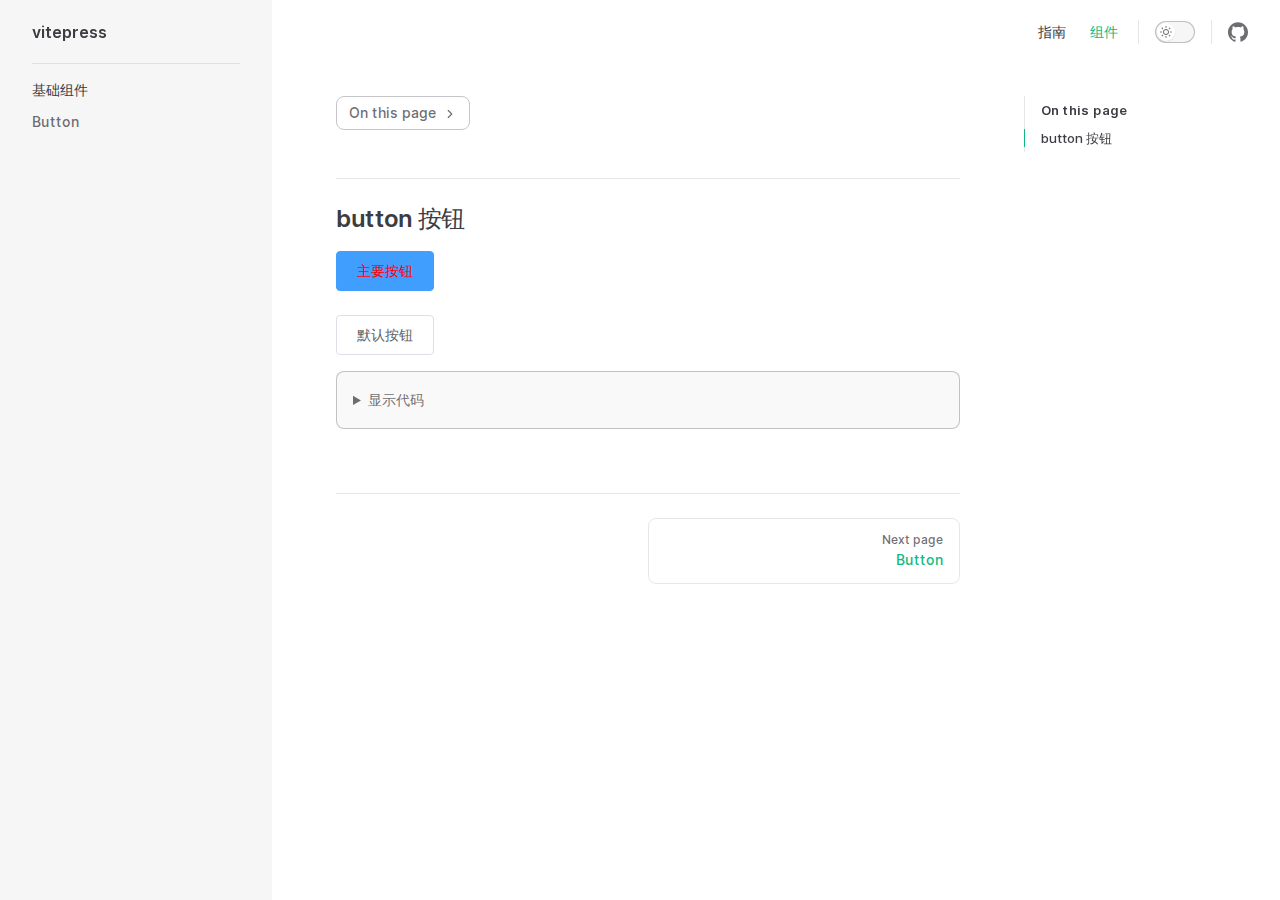
==== components/button/index.html @ 593ed526 "first commit" ====
<!DOCTYPE html>
<html lang="en-US" dir="ltr">
  <head>
    <meta charset="utf-8">
    <meta name="viewport" content="width=device-width,initial-scale=1">
    <title>VitePress | VitePress</title>
    <meta name="description" content="A VitePress site">
    <link rel="preload stylesheet" href="/assets/style.0db91c83.css" as="style">
    <script type="module" src="/assets/app.d8170388.js"></script>
    <link rel="preload" href="/assets/inter-roman-latin.2ed14f66.woff2" as="font" type="font/woff2" crossorigin="">
  <link rel="modulepreload" href="/assets/chunks/framework.3ec00e2b.js">
  <link rel="modulepreload" href="/assets/chunks/theme.56d67477.js">
  <link rel="modulepreload" href="/assets/components_button_index.md.575732df.lean.js">
  <script id="check-dark-light">(()=>{const e=localStorage.getItem("vitepress-theme-appearance")||"",a=window.matchMedia("(prefers-color-scheme: dark)").matches;(!e||e==="auto"?a:e==="dark")&&document.documentElement.classList.add("dark")})();</script>
  </head>
  <body>
    <div id="app"><div class="Layout" data-v-1e6bf26d><!--[--><!--]--><!--[--><span tabindex="-1" data-v-38b341a5></span><a href="#VPContent" class="VPSkipLink visually-hidden" data-v-38b341a5> Skip to content </a><!--]--><!----><header class="VPNav" data-v-1e6bf26d data-v-ae73334c><div class="VPNavBar has-sidebar" data-v-ae73334c data-v-9e645b9d><div class="container" data-v-9e645b9d><div class="title" data-v-9e645b9d><div class="VPNavBarTitle has-sidebar" data-v-9e645b9d data-v-da77b0cc><a class="title" href="/" data-v-da77b0cc><!--[--><!--]--><!----><!--[-->vitepress<!--]--><!--[--><!--]--></a></div></div><div class="content" data-v-9e645b9d><div class="curtain" data-v-9e645b9d></div><div class="content-body" data-v-9e645b9d><!--[--><!--]--><div class="VPNavBarSearch search" style="--vp-meta-key:&#39;Meta&#39;;" data-v-9e645b9d><!----></div><nav aria-labelledby="main-nav-aria-label" class="VPNavBarMenu menu" data-v-9e645b9d data-v-303420e3><span id="main-nav-aria-label" class="visually-hidden" data-v-303420e3>Main Navigation</span><!--[--><!--[--><a class="VPLink link VPNavBarMenuLink" href="/guild/installation.html" tabindex="0" data-v-303420e3 data-v-f3575ba5><!--[-->指南<!--]--></a><!--]--><!--[--><a class="VPLink link VPNavBarMenuLink active" href="/components/button/" tabindex="0" data-v-303420e3 data-v-f3575ba5><!--[-->组件<!--]--></a><!--]--><!--]--></nav><!----><div class="VPNavBarAppearance appearance" data-v-9e645b9d data-v-743cb8e9><button class="VPSwitch VPSwitchAppearance" type="button" role="switch" title="toggle dark mode" aria-checked="false" data-v-743cb8e9 data-v-7c6d67ab data-v-5b422b1e><span class="check" data-v-5b422b1e><span class="icon" data-v-5b422b1e><!--[--><svg xmlns="http://www.w3.org/2000/svg" aria-hidden="true" focusable="false" viewbox="0 0 24 24" class="sun" data-v-7c6d67ab><path d="M12,18c-3.3,0-6-2.7-6-6s2.7-6,6-6s6,2.7,6,6S15.3,18,12,18zM12,8c-2.2,0-4,1.8-4,4c0,2.2,1.8,4,4,4c2.2,0,4-1.8,4-4C16,9.8,14.2,8,12,8z"></path><path d="M12,4c-0.6,0-1-0.4-1-1V1c0-0.6,0.4-1,1-1s1,0.4,1,1v2C13,3.6,12.6,4,12,4z"></path><path d="M12,24c-0.6,0-1-0.4-1-1v-2c0-0.6,0.4-1,1-1s1,0.4,1,1v2C13,23.6,12.6,24,12,24z"></path><path d="M5.6,6.6c-0.3,0-0.5-0.1-0.7-0.3L3.5,4.9c-0.4-0.4-0.4-1,0-1.4s1-0.4,1.4,0l1.4,1.4c0.4,0.4,0.4,1,0,1.4C6.2,6.5,5.9,6.6,5.6,6.6z"></path><path d="M19.8,20.8c-0.3,0-0.5-0.1-0.7-0.3l-1.4-1.4c-0.4-0.4-0.4-1,0-1.4s1-0.4,1.4,0l1.4,1.4c0.4,0.4,0.4,1,0,1.4C20.3,20.7,20,20.8,19.8,20.8z"></path><path d="M3,13H1c-0.6,0-1-0.4-1-1s0.4-1,1-1h2c0.6,0,1,0.4,1,1S3.6,13,3,13z"></path><path d="M23,13h-2c-0.6,0-1-0.4-1-1s0.4-1,1-1h2c0.6,0,1,0.4,1,1S23.6,13,23,13z"></path><path d="M4.2,20.8c-0.3,0-0.5-0.1-0.7-0.3c-0.4-0.4-0.4-1,0-1.4l1.4-1.4c0.4-0.4,1-0.4,1.4,0s0.4,1,0,1.4l-1.4,1.4C4.7,20.7,4.5,20.8,4.2,20.8z"></path><path d="M18.4,6.6c-0.3,0-0.5-0.1-0.7-0.3c-0.4-0.4-0.4-1,0-1.4l1.4-1.4c0.4-0.4,1-0.4,1.4,0s0.4,1,0,1.4l-1.4,1.4C18.9,6.5,18.6,6.6,18.4,6.6z"></path></svg><svg xmlns="http://www.w3.org/2000/svg" aria-hidden="true" focusable="false" viewbox="0 0 24 24" class="moon" data-v-7c6d67ab><path d="M12.1,22c-0.3,0-0.6,0-0.9,0c-5.5-0.5-9.5-5.4-9-10.9c0.4-4.8,4.2-8.6,9-9c0.4,0,0.8,0.2,1,0.5c0.2,0.3,0.2,0.8-0.1,1.1c-2,2.7-1.4,6.4,1.3,8.4c2.1,1.6,5,1.6,7.1,0c0.3-0.2,0.7-0.3,1.1-0.1c0.3,0.2,0.5,0.6,0.5,1c-0.2,2.7-1.5,5.1-3.6,6.8C16.6,21.2,14.4,22,12.1,22zM9.3,4.4c-2.9,1-5,3.6-5.2,6.8c-0.4,4.4,2.8,8.3,7.2,8.7c2.1,0.2,4.2-0.4,5.8-1.8c1.1-0.9,1.9-2.1,2.4-3.4c-2.5,0.9-5.3,0.5-7.5-1.1C9.2,11.4,8.1,7.7,9.3,4.4z"></path></svg><!--]--></span></span></button></div><div class="VPSocialLinks VPNavBarSocialLinks social-links" data-v-9e645b9d data-v-ddefbe2a data-v-93d12c97><!--[--><a class="VPSocialLink" href="https://github.com/qddidi/easyest" aria-label="github" target="_blank" rel="noopener" data-v-93d12c97 data-v-6df1c435><svg role="img" viewBox="0 0 24 24" xmlns="http://www.w3.org/2000/svg"><title>GitHub</title><path d="M12 .297c-6.63 0-12 5.373-12 12 0 5.303 3.438 9.8 8.205 11.385.6.113.82-.258.82-.577 0-.285-.01-1.04-.015-2.04-3.338.724-4.042-1.61-4.042-1.61C4.422 18.07 3.633 17.7 3.633 17.7c-1.087-.744.084-.729.084-.729 1.205.084 1.838 1.236 1.838 1.236 1.07 1.835 2.809 1.305 3.495.998.108-.776.417-1.305.76-1.605-2.665-.3-5.466-1.332-5.466-5.93 0-1.31.465-2.38 1.235-3.22-.135-.303-.54-1.523.105-3.176 0 0 1.005-.322 3.3 1.23.96-.267 1.98-.399 3-.405 1.02.006 2.04.138 3 .405 2.28-1.552 3.285-1.23 3.285-1.23.645 1.653.24 2.873.12 3.176.765.84 1.23 1.91 1.23 3.22 0 4.61-2.805 5.625-5.475 5.92.42.36.81 1.096.81 2.22 0 1.606-.015 2.896-.015 3.286 0 .315.21.69.825.57C20.565 22.092 24 17.592 24 12.297c0-6.627-5.373-12-12-12"/></svg></a><!--]--></div><div class="VPFlyout VPNavBarExtra extra" data-v-9e645b9d data-v-5c5f045f data-v-e8a75904><button type="button" class="button" aria-haspopup="true" aria-expanded="false" aria-label="extra navigation" data-v-e8a75904><svg xmlns="http://www.w3.org/2000/svg" aria-hidden="true" focusable="false" viewbox="0 0 24 24" class="icon" data-v-e8a75904><circle cx="12" cy="12" r="2"></circle><circle cx="19" cy="12" r="2"></circle><circle cx="5" cy="12" r="2"></circle></svg></button><div class="menu" data-v-e8a75904><div class="VPMenu" data-v-e8a75904 data-v-69b8e207><!----><!--[--><!--[--><!----><div class="group" data-v-5c5f045f><div class="item appearance" data-v-5c5f045f><p class="label" data-v-5c5f045f>Appearance</p><div class="appearance-action" data-v-5c5f045f><button class="VPSwitch VPSwitchAppearance" type="button" role="switch" title="toggle dark mode" aria-checked="false" data-v-5c5f045f data-v-7c6d67ab data-v-5b422b1e><span class="check" data-v-5b422b1e><span class="icon" data-v-5b422b1e><!--[--><svg xmlns="http://www.w3.org/2000/svg" aria-hidden="true" focusable="false" viewbox="0 0 24 24" class="sun" data-v-7c6d67ab><path d="M12,18c-3.3,0-6-2.7-6-6s2.7-6,6-6s6,2.7,6,6S15.3,18,12,18zM12,8c-2.2,0-4,1.8-4,4c0,2.2,1.8,4,4,4c2.2,0,4-1.8,4-4C16,9.8,14.2,8,12,8z"></path><path d="M12,4c-0.6,0-1-0.4-1-1V1c0-0.6,0.4-1,1-1s1,0.4,1,1v2C13,3.6,12.6,4,12,4z"></path><path d="M12,24c-0.6,0-1-0.4-1-1v-2c0-0.6,0.4-1,1-1s1,0.4,1,1v2C13,23.6,12.6,24,12,24z"></path><path d="M5.6,6.6c-0.3,0-0.5-0.1-0.7-0.3L3.5,4.9c-0.4-0.4-0.4-1,0-1.4s1-0.4,1.4,0l1.4,1.4c0.4,0.4,0.4,1,0,1.4C6.2,6.5,5.9,6.6,5.6,6.6z"></path><path d="M19.8,20.8c-0.3,0-0.5-0.1-0.7-0.3l-1.4-1.4c-0.4-0.4-0.4-1,0-1.4s1-0.4,1.4,0l1.4,1.4c0.4,0.4,0.4,1,0,1.4C20.3,20.7,20,20.8,19.8,20.8z"></path><path d="M3,13H1c-0.6,0-1-0.4-1-1s0.4-1,1-1h2c0.6,0,1,0.4,1,1S3.6,13,3,13z"></path><path d="M23,13h-2c-0.6,0-1-0.4-1-1s0.4-1,1-1h2c0.6,0,1,0.4,1,1S23.6,13,23,13z"></path><path d="M4.2,20.8c-0.3,0-0.5-0.1-0.7-0.3c-0.4-0.4-0.4-1,0-1.4l1.4-1.4c0.4-0.4,1-0.4,1.4,0s0.4,1,0,1.4l-1.4,1.4C4.7,20.7,4.5,20.8,4.2,20.8z"></path><path d="M18.4,6.6c-0.3,0-0.5-0.1-0.7-0.3c-0.4-0.4-0.4-1,0-1.4l1.4-1.4c0.4-0.4,1-0.4,1.4,0s0.4,1,0,1.4l-1.4,1.4C18.9,6.5,18.6,6.6,18.4,6.6z"></path></svg><svg xmlns="http://www.w3.org/2000/svg" aria-hidden="true" focusable="false" viewbox="0 0 24 24" class="moon" data-v-7c6d67ab><path d="M12.1,22c-0.3,0-0.6,0-0.9,0c-5.5-0.5-9.5-5.4-9-10.9c0.4-4.8,4.2-8.6,9-9c0.4,0,0.8,0.2,1,0.5c0.2,0.3,0.2,0.8-0.1,1.1c-2,2.7-1.4,6.4,1.3,8.4c2.1,1.6,5,1.6,7.1,0c0.3-0.2,0.7-0.3,1.1-0.1c0.3,0.2,0.5,0.6,0.5,1c-0.2,2.7-1.5,5.1-3.6,6.8C16.6,21.2,14.4,22,12.1,22zM9.3,4.4c-2.9,1-5,3.6-5.2,6.8c-0.4,4.4,2.8,8.3,7.2,8.7c2.1,0.2,4.2-0.4,5.8-1.8c1.1-0.9,1.9-2.1,2.4-3.4c-2.5,0.9-5.3,0.5-7.5-1.1C9.2,11.4,8.1,7.7,9.3,4.4z"></path></svg><!--]--></span></span></button></div></div></div><div class="group" data-v-5c5f045f><div class="item social-links" data-v-5c5f045f><div class="VPSocialLinks social-links-list" data-v-5c5f045f data-v-93d12c97><!--[--><a class="VPSocialLink" href="https://github.com/qddidi/easyest" aria-label="github" target="_blank" rel="noopener" data-v-93d12c97 data-v-6df1c435><svg role="img" viewBox="0 0 24 24" xmlns="http://www.w3.org/2000/svg"><title>GitHub</title><path d="M12 .297c-6.63 0-12 5.373-12 12 0 5.303 3.438 9.8 8.205 11.385.6.113.82-.258.82-.577 0-.285-.01-1.04-.015-2.04-3.338.724-4.042-1.61-4.042-1.61C4.422 18.07 3.633 17.7 3.633 17.7c-1.087-.744.084-.729.084-.729 1.205.084 1.838 1.236 1.838 1.236 1.07 1.835 2.809 1.305 3.495.998.108-.776.417-1.305.76-1.605-2.665-.3-5.466-1.332-5.466-5.93 0-1.31.465-2.38 1.235-3.22-.135-.303-.54-1.523.105-3.176 0 0 1.005-.322 3.3 1.23.96-.267 1.98-.399 3-.405 1.02.006 2.04.138 3 .405 2.28-1.552 3.285-1.23 3.285-1.23.645 1.653.24 2.873.12 3.176.765.84 1.23 1.91 1.23 3.22 0 4.61-2.805 5.625-5.475 5.92.42.36.81 1.096.81 2.22 0 1.606-.015 2.896-.015 3.286 0 .315.21.69.825.57C20.565 22.092 24 17.592 24 12.297c0-6.627-5.373-12-12-12"/></svg></a><!--]--></div></div></div><!--]--><!--]--></div></div></div><!--[--><!--]--><button type="button" class="VPNavBarHamburger hamburger" aria-label="mobile navigation" aria-expanded="false" aria-controls="VPNavScreen" data-v-9e645b9d data-v-eebb7bb2><span class="container" data-v-eebb7bb2><span class="top" data-v-eebb7bb2></span><span class="middle" data-v-eebb7bb2></span><span class="bottom" data-v-eebb7bb2></span></span></button></div></div></div></div><!----></header><div class="VPLocalNav" data-v-1e6bf26d data-v-27246294><button class="menu" aria-expanded="false" aria-controls="VPSidebarNav" data-v-27246294><svg xmlns="http://www.w3.org/2000/svg" aria-hidden="true" focusable="false" viewbox="0 0 24 24" class="menu-icon" data-v-27246294><path d="M17,11H3c-0.6,0-1-0.4-1-1s0.4-1,1-1h14c0.6,0,1,0.4,1,1S17.6,11,17,11z"></path><path d="M21,7H3C2.4,7,2,6.6,2,6s0.4-1,1-1h18c0.6,0,1,0.4,1,1S21.6,7,21,7z"></path><path d="M21,15H3c-0.6,0-1-0.4-1-1s0.4-1,1-1h18c0.6,0,1,0.4,1,1S21.6,15,21,15z"></path><path d="M17,19H3c-0.6,0-1-0.4-1-1s0.4-1,1-1h14c0.6,0,1,0.4,1,1S17.6,19,17,19z"></path></svg><span class="menu-text" data-v-27246294>Menu</span></button><div class="VPLocalNavOutlineDropdown" style="--vp-vh:0px;" data-v-27246294 data-v-d812cfae><button data-v-d812cfae>Return to top</button><!----></div></div><aside class="VPSidebar" data-v-1e6bf26d data-v-898f6580><div class="curtain" data-v-898f6580></div><nav class="nav" id="VPSidebarNav" aria-labelledby="sidebar-aria-label" tabindex="-1" data-v-898f6580><span class="visually-hidden" id="sidebar-aria-label" data-v-898f6580> Sidebar Navigation </span><!--[--><!--]--><!--[--><div class="group" data-v-898f6580><section class="VPSidebarItem level-0" data-v-898f6580 data-v-da410cd2><div class="item" role="button" tabindex="0" data-v-da410cd2><div class="indicator" data-v-da410cd2></div><h2 class="text" data-v-da410cd2>基础组件</h2><!----></div><div class="items" data-v-da410cd2><!--[--><div class="VPSidebarItem level-1 is-link" data-v-da410cd2 data-v-da410cd2><div class="item" data-v-da410cd2><div class="indicator" data-v-da410cd2></div><a class="VPLink link link" href="/components/button.html" data-v-da410cd2><!--[--><p class="text" data-v-da410cd2>Button</p><!--]--></a><!----></div><!----></div><!--]--></div></section></div><!--]--><!--[--><!--]--></nav></aside><div class="VPContent has-sidebar" id="VPContent" data-v-1e6bf26d data-v-b0b9d9bc><div class="VPDoc has-sidebar has-aside" data-v-b0b9d9bc data-v-004f997a><!--[--><!--]--><div class="container" data-v-004f997a><div class="aside" data-v-004f997a><div class="aside-curtain" data-v-004f997a></div><div class="aside-container" data-v-004f997a><div class="aside-content" data-v-004f997a><div class="VPDocAside" data-v-004f997a data-v-bcae303e><!--[--><!--]--><!--[--><!--]--><div class="VPDocAsideOutline" data-v-bcae303e data-v-31fff4ac><div class="content" data-v-31fff4ac><div class="outline-marker" data-v-31fff4ac></div><div class="outline-title" data-v-31fff4ac>On this page</div><nav aria-labelledby="doc-outline-aria-label" data-v-31fff4ac><span class="visually-hidden" id="doc-outline-aria-label" data-v-31fff4ac> Table of Contents for current page </span><ul class="root" data-v-31fff4ac data-v-a61e6e62><!--[--><!--]--></ul></nav></div></div><!--[--><!--]--><div class="spacer" data-v-bcae303e></div><!--[--><!--]--><!----><!--[--><!--]--><!--[--><!--]--></div></div></div></div><div class="content" data-v-004f997a><div class="content-container" data-v-004f997a><!--[--><!--]--><!----><main class="main" data-v-004f997a><div style="position:relative;" class="vp-doc _components_button_index" data-v-004f997a><div><h2 id="button-按钮" tabindex="-1">button 按钮 <a class="header-anchor" href="#button-按钮" aria-label="Permalink to &quot;button 按钮&quot;">​</a></h2><button class="jan-button jan-button--primary"><!--[-->主要按钮<!--]--></button><br><br><button class="jan-button"><!--[-->默认按钮<!--]--></button><details class="details custom-block"><summary>显示代码</summary><div class="language-html"><button title="Copy Code" class="copy"></button><span class="lang">html</span><pre class="shiki material-theme-palenight"><code><span class="line"><span style="color:#89DDFF;">&lt;</span><span style="color:#F07178;">jan-button</span><span style="color:#89DDFF;">&gt;</span><span style="color:#A6ACCD;">默认按钮</span><span style="color:#89DDFF;">&lt;/</span><span style="color:#F07178;">jan-button</span><span style="color:#89DDFF;">&gt;</span></span>
<span class="line"></span>
<span class="line"><span style="color:#89DDFF;">&lt;</span><span style="color:#F07178;">jan-button</span><span style="color:#89DDFF;"> </span><span style="color:#C792EA;">type</span><span style="color:#89DDFF;">=</span><span style="color:#89DDFF;">&quot;</span><span style="color:#C3E88D;">primary</span><span style="color:#89DDFF;">&quot;</span><span style="color:#89DDFF;">&gt;</span><span style="color:#A6ACCD;">默认按钮</span><span style="color:#89DDFF;">&lt;/</span><span style="color:#F07178;">jan-button</span><span style="color:#89DDFF;">&gt;</span></span></code></pre></div></details></div></div></main><footer class="VPDocFooter" data-v-004f997a data-v-b1ff0359><!--[--><!--]--><!----><div class="prev-next" data-v-b1ff0359><div class="pager" data-v-b1ff0359><!----></div><div class="pager" data-v-b1ff0359><a class="pager-link next" href="/components/button.html" data-v-b1ff0359><span class="desc" data-v-b1ff0359>Next page</span><span class="title" data-v-b1ff0359>Button</span></a></div></div></footer><!--[--><!--]--></div></div></div><!--[--><!--]--></div></div><!----><!--[--><!--]--></div></div>
    <script>__VP_HASH_MAP__ = JSON.parse("{\"index.md\":\"ff7da983\",\"guild_installation.md\":\"3c6a5488\",\"components_button_index.md\":\"575732df\"}")
__VP_SITE_DATA__ = JSON.parse("{\"lang\":\"en-US\",\"dir\":\"ltr\",\"title\":\"VitePress\",\"description\":\"A VitePress site\",\"base\":\"/\",\"head\":[],\"appearance\":true,\"themeConfig\":{\"siteTitle\":\"vitepress\",\"nav\":[{\"text\":\"指南\",\"link\":\"/guild/installation\"},{\"text\":\"组件\",\"link\":\"/components/button/\"}],\"socialLinks\":[{\"icon\":\"github\",\"link\":\"https://github.com/qddidi/easyest\"}],\"sidebar\":{\"/guild/\":[{\"text\":\"基础\",\"items\":[{\"text\":\"安装\",\"link\":\"/guild/installation\"},{\"text\":\"快速开始\",\"link\":\"/guild/quickstart\"}]},{\"text\":\"进阶\",\"items\":[{\"text\":\"xx\",\"link\":\"/xx\"}]}],\"/components/\":[{\"text\":\"基础组件\",\"items\":[{\"text\":\"Button\",\"link\":\"/components/button\"}]}]}},\"locales\":{},\"scrollOffset\":90,\"cleanUrls\":false}")</script>
    
  </body>
</html>
---- assets/style.0db91c83.css ----
@font-face{font-family:Inter var;font-weight:100 900;font-display:swap;font-style:normal;font-named-instance:"Regular";src:url(/assets/inter-roman-cyrillic.5f2c6c8c.woff2) format("woff2");unicode-range:U+0301,U+0400-045F,U+0490-0491,U+04B0-04B1,U+2116}@font-face{font-family:Inter var;font-weight:100 900;font-display:swap;font-style:normal;font-named-instance:"Regular";src:url(/assets/inter-roman-cyrillic-ext.e75737ce.woff2) format("woff2");unicode-range:U+0460-052F,U+1C80-1C88,U+20B4,U+2DE0-2DFF,U+A640-A69F,U+FE2E-FE2F}@font-face{font-family:Inter var;font-weight:100 900;font-display:swap;font-style:normal;font-named-instance:"Regular";src:url(/assets/inter-roman-greek.d5a6d92a.woff2) format("woff2");unicode-range:U+0370-03FF}@font-face{font-family:Inter var;font-weight:100 900;font-display:swap;font-style:normal;font-named-instance:"Regular";src:url(/assets/inter-roman-greek-ext.ab0619bc.woff2) format("woff2");unicode-range:U+1F00-1FFF}@font-face{font-family:Inter var;font-weight:100 900;font-display:swap;font-style:normal;font-named-instance:"Regular";src:url(/assets/inter-roman-latin.2ed14f66.woff2) format("woff2");unicode-range:U+0000-00FF,U+0131,U+0152-0153,U+02BB-02BC,U+02C6,U+02DA,U+02DC,U+2000-206F,U+2074,U+20AC,U+2122,U+2191,U+2193,U+2212,U+2215,U+FEFF,U+FFFD}@font-face{font-family:Inter var;font-weight:100 900;font-display:swap;font-style:normal;font-named-instance:"Regular";src:url(/assets/inter-roman-latin-ext.0030eebd.woff2) format("woff2");unicode-range:U+0100-024F,U+0259,U+1E00-1EFF,U+2020,U+20A0-20AB,U+20AD-20CF,U+2113,U+2C60-2C7F,U+A720-A7FF}@font-face{font-family:Inter var;font-weight:100 900;font-display:swap;font-style:normal;font-named-instance:"Regular";src:url(/assets/inter-roman-vietnamese.14ce25a6.woff2) format("woff2");unicode-range:U+0102-0103,U+0110-0111,U+0128-0129,U+0168-0169,U+01A0-01A1,U+01AF-01B0,U+1EA0-1EF9,U+20AB}@font-face{font-family:Inter var;font-weight:100 900;font-display:swap;font-style:italic;font-named-instance:"Italic";src:url(/assets/inter-italic-cyrillic.ea42a392.woff2) format("woff2");unicode-range:U+0301,U+0400-045F,U+0490-0491,U+04B0-04B1,U+2116}@font-face{font-family:Inter var;font-weight:100 900;font-display:swap;font-style:italic;font-named-instance:"Italic";src:url(/assets/inter-italic-cyrillic-ext.33bd5a8e.woff2) format("woff2");unicode-range:U+0460-052F,U+1C80-1C88,U+20B4,U+2DE0-2DFF,U+A640-A69F,U+FE2E-FE2F}@font-face{font-family:Inter var;font-weight:100 900;font-display:swap;font-style:italic;font-named-instance:"Italic";src:url(/assets/inter-italic-greek.8f4463c4.woff2) format("woff2");unicode-range:U+0370-03FF}@font-face{font-family:Inter var;font-weight:100 900;font-display:swap;font-style:italic;font-named-instance:"Italic";src:url(/assets/inter-italic-greek-ext.4fbe9427.woff2) format("woff2");unicode-range:U+1F00-1FFF}@font-face{font-family:Inter var;font-weight:100 900;font-display:swap;font-style:italic;font-named-instance:"Italic";src:url(/assets/inter-italic-latin.bd3b6f56.woff2) format("woff2");unicode-range:U+0000-00FF,U+0131,U+0152-0153,U+02BB-02BC,U+02C6,U+02DA,U+02DC,U+2000-206F,U+2074,U+20AC,U+2122,U+2191,U+2193,U+2212,U+2215,U+FEFF,U+FFFD}@font-face{font-family:Inter var;font-weight:100 900;font-display:swap;font-style:italic;font-named-instance:"Italic";src:url(/assets/inter-italic-latin-ext.bd8920cc.woff2) format("woff2");unicode-range:U+0100-024F,U+0259,U+1E00-1EFF,U+2020,U+20A0-20AB,U+20AD-20CF,U+2113,U+2C60-2C7F,U+A720-A7FF}@font-face{font-family:Inter var;font-weight:100 900;font-display:swap;font-style:italic;font-named-instance:"Italic";src:url(/assets/inter-italic-vietnamese.6ce511fb.woff2) format("woff2");unicode-range:U+0102-0103,U+0110-0111,U+0128-0129,U+0168-0169,U+01A0-01A1,U+01AF-01B0,U+1EA0-1EF9,U+20AB}@font-face{font-family:Chinese Quotes;src:local("PingFang SC Regular"),local("PingFang SC"),local("SimHei"),local("Source Han Sans SC");unicode-range:U+2018,U+2019,U+201C,U+201D}:root{--vp-c-white: #ffffff;--vp-c-black: #000000;--vp-c-gray: #8e8e93;--vp-c-text-light-1: rgba(60, 60, 67);--vp-c-text-light-2: rgba(60, 60, 67, .75);--vp-c-text-light-3: rgba(60, 60, 67, .33);--vp-c-text-dark-1: rgba(255, 255, 245, .86);--vp-c-text-dark-2: rgba(235, 235, 245, .6);--vp-c-text-dark-3: rgba(235, 235, 245, .38);--vp-c-green: #10b981;--vp-c-green-light: #34d399;--vp-c-green-lighter: #6ee7b7;--vp-c-green-dark: #059669;--vp-c-green-darker: #047857;--vp-c-green-dimm-1: rgba(16, 185, 129, .05);--vp-c-green-dimm-2: rgba(16, 185, 129, .2);--vp-c-green-dimm-3: rgba(16, 185, 129, .5);--vp-c-yellow: #d97706;--vp-c-yellow-light: #f59e0b;--vp-c-yellow-lighter: #fbbf24;--vp-c-yellow-dark: #b45309;--vp-c-yellow-darker: #92400e;--vp-c-yellow-dimm-1: rgba(234, 179, 8, .05);--vp-c-yellow-dimm-2: rgba(234, 179, 8, .2);--vp-c-yellow-dimm-3: rgba(234, 179, 8, .5);--vp-c-red: #f43f5e;--vp-c-red-light: #fb7185;--vp-c-red-lighter: #fda4af;--vp-c-red-dark: #e11d48;--vp-c-red-darker: #be123c;--vp-c-red-dimm-1: rgba(244, 63, 94, .05);--vp-c-red-dimm-2: rgba(244, 63, 94, .2);--vp-c-red-dimm-3: rgba(244, 63, 94, .5);--vp-c-sponsor: #db2777}:root{--vp-c-bg: #ffffff;--vp-c-bg-elv: #ffffff;--vp-c-bg-elv-up: #ffffff;--vp-c-bg-elv-down: #f6f6f7;--vp-c-bg-elv-mute: #f6f6f7;--vp-c-bg-soft: #f6f6f7;--vp-c-bg-soft-up: #f9f9fa;--vp-c-bg-soft-down: #e3e3e5;--vp-c-bg-soft-mute: #e3e3e5;--vp-c-bg-alt: #f6f6f7;--vp-c-border: rgba(60, 60, 67, .29);--vp-c-divider: rgba(60, 60, 67, .12);--vp-c-gutter: rgba(60, 60, 67, .12);--vp-c-neutral: var(--vp-c-black);--vp-c-neutral-inverse: var(--vp-c-white);--vp-c-text-1: var(--vp-c-text-light-1);--vp-c-text-2: var(--vp-c-text-light-2);--vp-c-text-3: var(--vp-c-text-light-3);--vp-c-text-inverse-1: var(--vp-c-text-dark-1);--vp-c-text-inverse-2: var(--vp-c-text-dark-2);--vp-c-text-inverse-3: var(--vp-c-text-dark-3);--vp-c-text-code: #476582;--vp-c-brand: var(--vp-c-green);--vp-c-brand-light: var(--vp-c-green-light);--vp-c-brand-lighter: var(--vp-c-green-lighter);--vp-c-brand-dark: var(--vp-c-green-dark);--vp-c-brand-darker: var(--vp-c-green-darker);--vp-c-mute: #f6f6f7;--vp-c-mute-light: #f9f9fc;--vp-c-mute-lighter: #ffffff;--vp-c-mute-dark: #e3e3e5;--vp-c-mute-darker: #d7d7d9}.dark{--vp-c-bg: #1e1e20;--vp-c-bg-elv: #252529;--vp-c-bg-elv-up: #313136;--vp-c-bg-elv-down: #1e1e20;--vp-c-bg-elv-mute: #313136;--vp-c-bg-soft: #252529;--vp-c-bg-soft-up: #313136;--vp-c-bg-soft-down: #1e1e20;--vp-c-bg-soft-mute: #313136;--vp-c-bg-alt: #161618;--vp-c-border: rgba(82, 82, 89, .68);--vp-c-divider: rgba(82, 82, 89, .32);--vp-c-gutter: #000000;--vp-c-neutral: var(--vp-c-white);--vp-c-neutral-inverse: var(--vp-c-black);--vp-c-text-1: var(--vp-c-text-dark-1);--vp-c-text-2: var(--vp-c-text-dark-2);--vp-c-text-3: var(--vp-c-text-dark-3);--vp-c-text-inverse-1: var(--vp-c-text-light-1);--vp-c-text-inverse-2: var(--vp-c-text-light-2);--vp-c-text-inverse-3: var(--vp-c-text-light-3);--vp-c-text-code: #c9def1;--vp-c-mute: #313136;--vp-c-mute-light: #3a3a3c;--vp-c-mute-lighter: #505053;--vp-c-mute-dark: #2c2c30;--vp-c-mute-darker: #252529}:root{--vp-font-family-base: "Chinese Quotes", "Inter var", "Inter", ui-sans-serif, system-ui, -apple-system, BlinkMacSystemFont, "Segoe UI", Roboto, "Helvetica Neue", Helvetica, Arial, "Noto Sans", sans-serif, "Apple Color Emoji", "Segoe UI Emoji", "Segoe UI Symbol", "Noto Color Emoji";--vp-font-family-mono: ui-monospace, SFMono-Regular, "SF Mono", Menlo, Monaco, Consolas, "Liberation Mono", "Courier New", monospace}:root{--vp-shadow-1: 0 1px 2px rgba(0, 0, 0, .04), 0 1px 2px rgba(0, 0, 0, .06);--vp-shadow-2: 0 3px 12px rgba(0, 0, 0, .07), 0 1px 4px rgba(0, 0, 0, .07);--vp-shadow-3: 0 12px 32px rgba(0, 0, 0, .1), 0 2px 6px rgba(0, 0, 0, .08);--vp-shadow-4: 0 14px 44px rgba(0, 0, 0, .12), 0 3px 9px rgba(0, 0, 0, .12);--vp-shadow-5: 0 18px 56px rgba(0, 0, 0, .16), 0 4px 12px rgba(0, 0, 0, .16)}:root{--vp-z-index-local-nav: 10;--vp-z-index-nav: 20;--vp-z-index-layout-top: 30;--vp-z-index-backdrop: 40;--vp-z-index-sidebar: 50;--vp-z-index-footer: 60}:root{--vp-icon-copy: url("data:image/svg+xml,%3Csvg xmlns='http://www.w3.org/2000/svg' fill='none' height='20' width='20' stroke='rgba(128,128,128,1)' stroke-width='2' viewBox='0 0 24 24'%3E%3Cpath stroke-linecap='round' stroke-linejoin='round' d='M9 5H7a2 2 0 0 0-2 2v12a2 2 0 0 0 2 2h10a2 2 0 0 0 2-2V7a2 2 0 0 0-2-2h-2M9 5a2 2 0 0 0 2 2h2a2 2 0 0 0 2-2M9 5a2 2 0 0 1 2-2h2a2 2 0 0 1 2 2'/%3E%3C/svg%3E");--vp-icon-copied: url("data:image/svg+xml,%3Csvg xmlns='http://www.w3.org/2000/svg' fill='none' height='20' width='20' stroke='rgba(128,128,128,1)' stroke-width='2' viewBox='0 0 24 24'%3E%3Cpath stroke-linecap='round' stroke-linejoin='round' d='M9 5H7a2 2 0 0 0-2 2v12a2 2 0 0 0 2 2h10a2 2 0 0 0 2-2V7a2 2 0 0 0-2-2h-2M9 5a2 2 0 0 0 2 2h2a2 2 0 0 0 2-2M9 5a2 2 0 0 1 2-2h2a2 2 0 0 1 2 2m-6 9 2 2 4-4'/%3E%3C/svg%3E")}:root{--vp-layout-max-width: 1440px}:root{--vp-header-anchor-symbol: "#"}:root{--vp-code-line-height: 1.7;--vp-code-font-size: .875em;--vp-c-code-dimm: var(--vp-c-text-dark-3);--vp-code-block-color: var(--vp-c-text-dark-1);--vp-code-block-bg: #292b30;--vp-code-block-bg-light: #1e1e20;--vp-code-block-divider-color: #000000;--vp-code-line-highlight-color: rgba(0, 0, 0, .5);--vp-code-line-number-color: var(--vp-c-code-dimm);--vp-code-line-diff-add-color: var(--vp-c-green-dimm-2);--vp-code-line-diff-add-symbol-color: var(--vp-c-green);--vp-code-line-diff-remove-color: var(--vp-c-red-dimm-2);--vp-code-line-diff-remove-symbol-color: var(--vp-c-red);--vp-code-line-warning-color: var(--vp-c-yellow-dimm-2);--vp-code-line-error-color: var(--vp-c-red-dimm-2);--vp-code-copy-code-border-color: transparent;--vp-code-copy-code-bg: var(--vp-code-block-bg-light);--vp-code-copy-code-hover-border-color: var(--vp-c-divider);--vp-code-copy-code-hover-bg: var(--vp-code-block-bg-light);--vp-code-copy-code-active-text: var(--vp-c-text-dark-2);--vp-code-tab-divider: var(--vp-code-block-divider-color);--vp-code-tab-text-color: var(--vp-c-text-dark-2);--vp-code-tab-bg: var(--vp-code-block-bg);--vp-code-tab-hover-text-color: var(--vp-c-text-dark-1);--vp-code-tab-active-text-color: var(--vp-c-text-dark-1);--vp-code-tab-active-bar-color: var(--vp-c-brand)}.dark{--vp-code-block-bg: #161618}:root:not(.dark) .vp-adaptive-theme{--vp-c-code-dimm: var(--vp-c-text-2);--vp-code-block-color: var(--vp-c-text-1);--vp-code-block-bg: #f8f8f8;--vp-code-block-divider-color: var(--vp-c-divider);--vp-code-line-highlight-color: #ececec;--vp-code-line-number-color: var(--vp-c-code-dimm);--vp-code-copy-code-bg: #e2e2e2;--vp-code-copy-code-hover-bg: #dcdcdc;--vp-code-copy-code-active-text: var(--vp-c-text-2);--vp-code-tab-divider: var(--vp-c-divider);--vp-code-tab-text-color: var(--vp-c-text-2);--vp-code-tab-bg: var(--vp-code-block-bg);--vp-code-tab-hover-text-color: var(--vp-c-text-1);--vp-code-tab-active-text-color: var(--vp-c-text-1)}:root{--vp-button-brand-border: var(--vp-c-brand-lighter);--vp-button-brand-text: var(--vp-c-white);--vp-button-brand-bg: var(--vp-c-brand);--vp-button-brand-hover-border: var(--vp-c-brand-lighter);--vp-button-brand-hover-text: var(--vp-c-white);--vp-button-brand-hover-bg: var(--vp-c-brand-dark);--vp-button-brand-active-border: var(--vp-c-brand-lighter);--vp-button-brand-active-text: var(--vp-c-white);--vp-button-brand-active-bg: var(--vp-c-brand-darker);--vp-button-alt-border: var(--vp-c-border);--vp-button-alt-text: var(--vp-c-neutral);--vp-button-alt-bg: var(--vp-c-mute);--vp-button-alt-hover-border: var(--vp-c-border);--vp-button-alt-hover-text: var(--vp-c-neutral);--vp-button-alt-hover-bg: var(--vp-c-mute-dark);--vp-button-alt-active-border: var(--vp-c-border);--vp-button-alt-active-text: var(--vp-c-neutral);--vp-button-alt-active-bg: var(--vp-c-mute-darker);--vp-button-sponsor-border: var(--vp-c-gray-light-3);--vp-button-sponsor-text: var(--vp-c-text-light-2);--vp-button-sponsor-bg: transparent;--vp-button-sponsor-hover-border: var(--vp-c-sponsor);--vp-button-sponsor-hover-text: var(--vp-c-sponsor);--vp-button-sponsor-hover-bg: transparent;--vp-button-sponsor-active-border: var(--vp-c-sponsor);--vp-button-sponsor-active-text: var(--vp-c-sponsor);--vp-button-sponsor-active-bg: transparent}.dark{--vp-button-sponsor-border: var(--vp-c-gray-dark-1);--vp-button-sponsor-text: var(--vp-c-text-dark-2)}:root{--vp-custom-block-font-size: 14px;--vp-custom-block-code-font-size: 13px;--vp-custom-block-info-border: var(--vp-c-border);--vp-custom-block-info-text: var(--vp-c-text-2);--vp-custom-block-info-bg: var(--vp-c-bg-soft-up);--vp-custom-block-info-code-bg: var(--vp-c-bg-soft);--vp-custom-block-tip-border: var(--vp-c-green);--vp-custom-block-tip-text: var(--vp-c-green-dark);--vp-custom-block-tip-bg: var(--vp-c-bg-soft-up);--vp-custom-block-tip-code-bg: var(--vp-c-bg-soft);--vp-custom-block-warning-border: var(--vp-c-yellow);--vp-custom-block-warning-text: var(--vp-c-yellow);--vp-custom-block-warning-bg: var(--vp-c-bg-soft-up);--vp-custom-block-warning-code-bg: var(--vp-c-bg-soft);--vp-custom-block-danger-border: var(--vp-c-red);--vp-custom-block-danger-text: var(--vp-c-red);--vp-custom-block-danger-bg: var(--vp-c-bg-soft-up);--vp-custom-block-danger-code-bg: var(--vp-c-bg-soft);--vp-custom-block-details-border: var(--vp-custom-block-info-border);--vp-custom-block-details-text: var(--vp-custom-block-info-text);--vp-custom-block-details-bg: var(--vp-custom-block-info-bg);--vp-custom-block-details-code-bg: var(--vp-custom-block-details-bg)}:root{--vp-input-border-color: var(--vp-c-border);--vp-input-bg-color: var(--vp-c-bg-alt);--vp-input-hover-border-color: var(--vp-c-gray);--vp-input-switch-bg-color: var(--vp-c-mute)}:root{--vp-nav-height: 64px;--vp-nav-bg-color: var(--vp-c-bg);--vp-nav-screen-bg-color: var(--vp-c-bg)}:root{--vp-local-nav-bg-color: var(--vp-c-bg)}:root{--vp-sidebar-width: 272px;--vp-sidebar-bg-color: var(--vp-c-bg-alt)}:root{--vp-backdrop-bg-color: rgba(0, 0, 0, .6)}:root{--vp-home-hero-name-color: var(--vp-c-brand);--vp-home-hero-name-background: transparent;--vp-home-hero-image-background-image: none;--vp-home-hero-image-filter: none}:root{--vp-badge-info-border: var(--vp-c-border);--vp-badge-info-text: var(--vp-c-text-2);--vp-badge-info-bg: var(--vp-c-bg-soft-up);--vp-badge-tip-border: var(--vp-c-green-dark);--vp-badge-tip-text: var(--vp-c-green);--vp-badge-tip-bg: var(--vp-c-green-dimm-1);--vp-badge-warning-border: var(--vp-c-yellow-dark);--vp-badge-warning-text: var(--vp-c-yellow);--vp-badge-warning-bg: var(--vp-c-yellow-dimm-1);--vp-badge-danger-border: var(--vp-c-red-dark);--vp-badge-danger-text: var(--vp-c-red);--vp-badge-danger-bg: var(--vp-c-red-dimm-1)}:root{--vp-carbon-ads-text-color: var(--vp-c-text-1);--vp-carbon-ads-poweredby-color: var(--vp-c-text-2);--vp-carbon-ads-bg-color: var(--vp-c-bg-soft);--vp-carbon-ads-hover-text-color: var(--vp-c-brand);--vp-carbon-ads-hover-poweredby-color: var(--vp-c-text-1)}:root{--vp-local-search-bg: var(--vp-c-bg);--vp-local-search-result-bg: var(--vp-c-bg);--vp-local-search-result-border: var(--vp-c-divider);--vp-local-search-result-selected-bg: var(--vp-c-bg);--vp-local-search-result-selected-border: var(--vp-c-brand);--vp-local-search-highlight-bg: var(--vp-c-green-lighter);--vp-local-search-highlight-text: var(--vp-c-black)}*,:before,:after{box-sizing:border-box}html{line-height:1.4;font-size:16px;-webkit-text-size-adjust:100%}html.dark{color-scheme:dark}body{margin:0;width:100%;min-width:320px;min-height:100vh;line-height:24px;font-family:var(--vp-font-family-base);font-size:16px;font-weight:400;color:var(--vp-c-text-1);background-color:var(--vp-c-bg);direction:ltr;font-synthesis:style;text-rendering:optimizeLegibility;-webkit-font-smoothing:antialiased;-moz-osx-font-smoothing:grayscale}main{display:block}h1,h2,h3,h4,h5,h6{margin:0;line-height:24px;font-size:16px;font-weight:400}p{margin:0}strong,b{font-weight:600}a,area,button,[role=button],input,label,select,summary,textarea{touch-action:manipulation}a{color:inherit;text-decoration:inherit}ol,ul{list-style:none;margin:0;padding:0}blockquote{margin:0}pre,code,kbd,samp{font-family:var(--vp-font-family-mono)}img,svg,video,canvas,audio,iframe,embed,object{display:block}figure{margin:0}img,video{max-width:100%;height:auto}button,input,optgroup,select,textarea{border:0;padding:0;line-height:inherit;color:inherit}button{padding:0;font-family:inherit;background-color:transparent;background-image:none}button:enabled,[role=button]:enabled{cursor:pointer}button:focus,button:focus-visible{outline:1px dotted;outline:4px auto -webkit-focus-ring-color}button:focus:not(:focus-visible){outline:none!important}input:focus,textarea:focus,select:focus{outline:none}table{border-collapse:collapse}input{background-color:transparent}input:-ms-input-placeholder,textarea:-ms-input-placeholder{color:var(--vp-c-text-3)}input::-ms-input-placeholder,textarea::-ms-input-placeholder{color:var(--vp-c-text-3)}input::placeholder,textarea::placeholder{color:var(--vp-c-text-3)}input::-webkit-outer-spin-button,input::-webkit-inner-spin-button{-webkit-appearance:none;margin:0}input[type=number]{-moz-appearance:textfield}textarea{resize:vertical}select{-webkit-appearance:none}fieldset{margin:0;padding:0}h1,h2,h3,h4,h5,h6,li,p{overflow-wrap:break-word}vite-error-overlay{z-index:9999}.visually-hidden{position:absolute;width:1px;height:1px;white-space:nowrap;clip:rect(0 0 0 0);clip-path:inset(50%);overflow:hidden}.custom-block{border:1px solid transparent;border-radius:8px;padding:16px 16px 8px;line-height:24px;font-size:var(--vp-custom-block-font-size);color:var(--vp-c-text-2)}.custom-block.info{border-color:var(--vp-custom-block-info-border);color:var(--vp-custom-block-info-text);background-color:var(--vp-custom-block-info-bg)}.custom-block.custom-block th,.custom-block.custom-block blockquote>p{font-size:var(--vp-custom-block-font-size);color:inherit}.custom-block.info code{background-color:var(--vp-custom-block-info-code-bg)}.custom-block.tip{border-color:var(--vp-custom-block-tip-border);color:var(--vp-custom-block-tip-text);background-color:var(--vp-custom-block-tip-bg)}.custom-block.tip code{background-color:var(--vp-custom-block-tip-code-bg)}.custom-block.warning{border-color:var(--vp-custom-block-warning-border);color:var(--vp-custom-block-warning-text);background-color:var(--vp-custom-block-warning-bg)}.custom-block.warning code{background-color:var(--vp-custom-block-warning-code-bg)}.custom-block.danger{border-color:var(--vp-custom-block-danger-border);color:var(--vp-custom-block-danger-text);background-color:var(--vp-custom-block-danger-bg)}.custom-block.danger code{background-color:var(--vp-custom-block-danger-code-bg)}.custom-block.details{border-color:var(--vp-custom-block-details-border);color:var(--vp-custom-block-details-text);background-color:var(--vp-custom-block-details-bg)}.custom-block.details code{background-color:var(--vp-custom-block-details-code-bg)}.custom-block-title{font-weight:600}.custom-block p+p{margin:8px 0}.custom-block.details summary{margin:0 0 8px;font-weight:700;cursor:pointer}.custom-block.details summary+p{margin:8px 0}.custom-block a{color:inherit;font-weight:600}.custom-block a:hover{text-decoration:underline}.custom-block code{font-size:var(--vp-custom-block-code-font-size)}.dark .vp-code-light{display:none}html:not(.dark) .vp-code-dark{display:none}.vp-code-group{margin-top:16px}.vp-code-group .tabs{position:relative;display:flex;margin-right:-24px;margin-left:-24px;padding:0 12px;background-color:var(--vp-code-tab-bg);overflow-x:auto;overflow-y:hidden}.vp-code-group .tabs:after{position:absolute;right:0;bottom:0;left:0;height:1px;background-color:var(--vp-code-tab-divider);content:""}@media (min-width: 640px){.vp-code-group .tabs{margin-right:0;margin-left:0;border-radius:8px 8px 0 0}}.vp-code-group .tabs input{position:absolute;opacity:0;pointer-events:none}.vp-code-group .tabs label{position:relative;display:inline-block;border-bottom:1px solid transparent;padding:0 12px;line-height:48px;font-size:14px;font-weight:500;color:var(--vp-code-tab-text-color);white-space:nowrap;cursor:pointer;transition:color .25s}.vp-code-group .tabs label:after{position:absolute;right:8px;bottom:-1px;left:8px;z-index:1;height:1px;content:"";background-color:transparent;transition:background-color .25s}.vp-code-group label:hover{color:var(--vp-code-tab-hover-text-color)}.vp-code-group input:checked+label{color:var(--vp-code-tab-active-text-color)}.vp-code-group input:checked+label:after{background-color:var(--vp-code-tab-active-bar-color)}.vp-code-group div[class*=language-]{display:none;margin-top:0!important;border-top-left-radius:0!important;border-top-right-radius:0!important}.vp-code-group div[class*=language-].active{display:block}.vp-doc h1,.vp-doc h2,.vp-doc h3,.vp-doc h4,.vp-doc h5,.vp-doc h6{position:relative;font-weight:600;outline:none}.vp-doc h1{letter-spacing:-.02em;line-height:40px;font-size:28px}.vp-doc h2{margin:48px 0 16px;border-top:1px solid var(--vp-c-divider);padding-top:24px;letter-spacing:-.02em;line-height:32px;font-size:24px}.vp-doc h3{margin:32px 0 0;letter-spacing:-.01em;line-height:28px;font-size:20px}.vp-doc .header-anchor{float:left;margin-left:-.87em;padding-right:.23em;font-weight:500;-webkit-user-select:none;user-select:none;opacity:0;transition:color .25s,opacity .25s}.vp-doc .header-anchor:before{content:var(--vp-header-anchor-symbol)}.vp-doc h1:hover .header-anchor,.vp-doc h1 .header-anchor:focus,.vp-doc h2:hover .header-anchor,.vp-doc h2 .header-anchor:focus,.vp-doc h3:hover .header-anchor,.vp-doc h3 .header-anchor:focus,.vp-doc h4:hover .header-anchor,.vp-doc h4 .header-anchor:focus,.vp-doc h5:hover .header-anchor,.vp-doc h5 .header-anchor:focus,.vp-doc h6:hover .header-anchor,.vp-doc h6 .header-anchor:focus{opacity:1}@media (min-width: 768px){.vp-doc h1{letter-spacing:-.02em;line-height:40px;font-size:32px}}.vp-doc p,.vp-doc summary{margin:16px 0}.vp-doc p{line-height:28px}.vp-doc blockquote{margin:16px 0;border-left:2px solid var(--vp-c-divider);padding-left:16px;transition:border-color .5s}.vp-doc blockquote>p{margin:0;font-size:16px;color:var(--vp-c-text-2);transition:color .5s}.vp-doc a{font-weight:500;color:var(--vp-c-brand);text-decoration-style:dotted;transition:color .25s}.vp-doc a:hover{text-decoration:underline}.vp-doc strong{font-weight:600}.vp-doc ul,.vp-doc ol{padding-left:1.25rem;margin:16px 0}.vp-doc ul{list-style:disc}.vp-doc ol{list-style:decimal}.vp-doc li+li{margin-top:8px}.vp-doc li>ol,.vp-doc li>ul{margin:8px 0 0}.vp-doc table{display:block;border-collapse:collapse;margin:20px 0;overflow-x:auto}.vp-doc tr{border-top:1px solid var(--vp-c-divider);transition:background-color .5s}.vp-doc tr:nth-child(2n){background-color:var(--vp-c-bg-soft)}.vp-doc th,.vp-doc td{border:1px solid var(--vp-c-divider);padding:8px 16px}.vp-doc th{text-align:left;font-size:14px;font-weight:600;color:var(--vp-c-text-2);background-color:var(--vp-c-bg-soft)}.vp-doc td{font-size:14px}.vp-doc hr{margin:16px 0;border:none;border-top:1px solid var(--vp-c-divider)}.vp-doc .custom-block{margin:16px 0}.vp-doc .custom-block p{margin:8px 0;line-height:24px}.vp-doc .custom-block p:first-child{margin:0}.vp-doc .custom-block a{color:inherit;font-weight:600}.vp-doc .custom-block a:hover{text-decoration:underline}.vp-doc .custom-block code{font-size:var(--vp-custom-block-code-font-size);font-weight:700;color:inherit}.vp-doc .custom-block div[class*=language-]{margin:8px 0}.vp-doc .custom-block div[class*=language-] code{font-weight:400;background-color:transparent}.vp-doc :not(pre,h1,h2,h3,h4,h5,h6)>code{font-size:var(--vp-code-font-size)}.vp-doc :not(pre)>code{border-radius:4px;padding:3px 6px;color:var(--vp-c-text-code);background-color:var(--vp-c-mute);transition:color .5s,background-color .5s}.vp-doc h1>code,.vp-doc h2>code,.vp-doc h3>code{font-size:.9em}.vp-doc a>code{color:var(--vp-c-brand);transition:color .25s}.vp-doc a:hover>code{color:var(--vp-c-brand-dark)}.vp-doc div[class*=language-]{position:relative;margin:16px -24px;background-color:var(--vp-code-block-bg);overflow-x:auto;transition:background-color .5s}@media (min-width: 640px){.vp-doc div[class*=language-]{border-radius:8px;margin:16px 0}}@media (max-width: 639px){.vp-doc li div[class*=language-]{border-radius:8px 0 0 8px}}.vp-doc div[class*=language-]+div[class*=language-],.vp-doc div[class$=-api]+div[class*=language-],.vp-doc div[class*=language-]+div[class$=-api]>div[class*=language-]{margin-top:-8px}.vp-doc [class*=language-] pre,.vp-doc [class*=language-] code{direction:ltr;text-align:left;white-space:pre;word-spacing:normal;word-break:normal;word-wrap:normal;-moz-tab-size:4;-o-tab-size:4;tab-size:4;-webkit-hyphens:none;-moz-hyphens:none;-ms-hyphens:none;hyphens:none}.vp-doc [class*=language-] pre{position:relative;z-index:1;margin:0;padding:20px 0;background:transparent;overflow-x:auto}.vp-doc [class*=language-] code{display:block;padding:0 24px;width:fit-content;min-width:100%;line-height:var(--vp-code-line-height);font-size:var(--vp-code-font-size);color:var(--vp-code-block-color);transition:color .5s}.vp-doc [class*=language-] code .highlighted{background-color:var(--vp-code-line-highlight-color);transition:background-color .5s;margin:0 -24px;padding:0 24px;width:calc(100% + 48px);display:inline-block}.vp-doc [class*=language-] code .highlighted.error{background-color:var(--vp-code-line-error-color)}.vp-doc [class*=language-] code .highlighted.warning{background-color:var(--vp-code-line-warning-color)}.vp-doc [class*=language-] code .diff{transition:background-color .5s;margin:0 -24px;padding:0 24px;width:calc(100% + 48px);display:inline-block}.vp-doc [class*=language-] code .diff:before{position:absolute;left:10px}.vp-doc [class*=language-] .has-focused-lines .line:not(.has-focus){filter:blur(.095rem);opacity:.4;transition:filter .35s,opacity .35s}.vp-doc [class*=language-] .has-focused-lines .line:not(.has-focus){opacity:.7;transition:filter .35s,opacity .35s}.vp-doc [class*=language-]:hover .has-focused-lines .line:not(.has-focus){filter:blur(0);opacity:1}.vp-doc [class*=language-] code .diff.remove{background-color:var(--vp-code-line-diff-remove-color);opacity:.7}.vp-doc [class*=language-] code .diff.remove:before{content:"-";color:var(--vp-code-line-diff-remove-symbol-color)}.vp-doc [class*=language-] code .diff.add{background-color:var(--vp-code-line-diff-add-color)}.vp-doc [class*=language-] code .diff.add:before{content:"+";color:var(--vp-code-line-diff-add-symbol-color)}.vp-doc div[class*=language-].line-numbers-mode{padding-left:32px}.vp-doc .line-numbers-wrapper{position:absolute;top:0;bottom:0;left:0;z-index:3;border-right:1px solid var(--vp-code-block-divider-color);padding-top:20px;width:32px;text-align:center;font-family:var(--vp-font-family-mono);line-height:var(--vp-code-line-height);font-size:var(--vp-code-font-size);color:var(--vp-code-line-number-color);transition:border-color .5s,color .5s}.vp-doc [class*=language-]>button.copy{direction:ltr;position:absolute;top:12px;right:12px;z-index:3;border:1px solid var(--vp-code-copy-code-border-color);border-radius:4px;width:40px;height:40px;background-color:var(--vp-code-copy-code-bg);opacity:0;cursor:pointer;background-image:var(--vp-icon-copy);background-position:50%;background-size:20px;background-repeat:no-repeat;transition:border-color .25s,background-color .25s,opacity .25s}.vp-doc [class*=language-]:hover>button.copy,.vp-doc [class*=language-]>button.copy:focus{opacity:1}.vp-doc [class*=language-]>button.copy:hover,.vp-doc [class*=language-]>button.copy.copied{border-color:var(--vp-code-copy-code-hover-border-color);background-color:var(--vp-code-copy-code-hover-bg)}.vp-doc [class*=language-]>button.copy.copied,.vp-doc [class*=language-]>button.copy:hover.copied{border-radius:0 4px 4px 0;background-color:var(--vp-code-copy-code-hover-bg);background-image:var(--vp-icon-copied)}.vp-doc [class*=language-]>button.copy.copied:before,.vp-doc [class*=language-]>button.copy:hover.copied:before{position:relative;top:-1px;left:-65px;display:flex;justify-content:center;align-items:center;border:1px solid var(--vp-code-copy-code-hover-border-color);border-right:0;border-radius:4px 0 0 4px;width:64px;height:40px;text-align:center;font-size:12px;font-weight:500;color:var(--vp-code-copy-code-active-text);background-color:var(--vp-code-copy-code-hover-bg);white-space:nowrap;content:"Copied"}.vp-doc [class*=language-]>span.lang{position:absolute;top:2px;right:8px;z-index:2;font-size:12px;font-weight:500;color:var(--vp-c-code-dimm);transition:color .4s,opacity .4s}.vp-doc [class*=language-]:hover>button.copy+span.lang,.vp-doc [class*=language-]>button.copy:focus+span.lang{opacity:0}.vp-doc .VPTeamMembers{margin-top:24px}.vp-doc .VPTeamMembers.small.count-1 .container{margin:0!important;max-width:calc((100% - 24px)/2)!important}.vp-doc .VPTeamMembers.small.count-2 .container,.vp-doc .VPTeamMembers.small.count-3 .container{max-width:100%!important}.vp-doc .VPTeamMembers.medium.count-1 .container{margin:0!important;max-width:calc((100% - 24px)/2)!important}:is(.vp-external-link-icon,.vp-doc a[href*="://"],.vp-doc a[target="_blank"]):after{display:inline-block;margin-top:-1px;margin-left:4px;width:11px;height:11px;background:currentColor;flex-shrink:0;--icon: url("data:image/svg+xml, %3Csvg xmlns='http://www.w3.org/2000/svg' viewBox='0 0 24 24' %3E%3Cpath d='M0 0h24v24H0V0z' fill='none' /%3E%3Cpath d='M9 5v2h6.59L4 18.59 5.41 20 17 8.41V15h2V5H9z' /%3E%3C/svg%3E");-webkit-mask-image:var(--icon);mask-image:var(--icon)}.vp-external-link-icon:after{content:""}.vp-sponsor{border-radius:16px;overflow:hidden}.vp-sponsor.aside{border-radius:12px}.vp-sponsor-section+.vp-sponsor-section{margin-top:4px}.vp-sponsor-tier{margin-bottom:4px;text-align:center;letter-spacing:1px;line-height:24px;width:100%;font-weight:600;color:var(--vp-c-text-2);background-color:var(--vp-c-bg-soft)}.vp-sponsor.normal .vp-sponsor-tier{padding:13px 0 11px;font-size:14px}.vp-sponsor.aside .vp-sponsor-tier{padding:9px 0 7px;font-size:12px}.vp-sponsor-grid+.vp-sponsor-tier{margin-top:4px}.vp-sponsor-grid{display:flex;flex-wrap:wrap;gap:4px}.vp-sponsor-grid.xmini .vp-sponsor-grid-link{height:64px}.vp-sponsor-grid.xmini .vp-sponsor-grid-image{max-width:64px;max-height:22px}.vp-sponsor-grid.mini .vp-sponsor-grid-link{height:72px}.vp-sponsor-grid.mini .vp-sponsor-grid-image{max-width:96px;max-height:24px}.vp-sponsor-grid.small .vp-sponsor-grid-link{height:96px}.vp-sponsor-grid.small .vp-sponsor-grid-image{max-width:96px;max-height:24px}.vp-sponsor-grid.medium .vp-sponsor-grid-link{height:112px}.vp-sponsor-grid.medium .vp-sponsor-grid-image{max-width:120px;max-height:36px}.vp-sponsor-grid.big .vp-sponsor-grid-link{height:184px}.vp-sponsor-grid.big .vp-sponsor-grid-image{max-width:192px;max-height:56px}.vp-sponsor-grid[data-vp-grid="2"] .vp-sponsor-grid-item{width:calc((100% - 4px)/2)}.vp-sponsor-grid[data-vp-grid="3"] .vp-sponsor-grid-item{width:calc((100% - 4px * 2) / 3)}.vp-sponsor-grid[data-vp-grid="4"] .vp-sponsor-grid-item{width:calc((100% - 12px)/4)}.vp-sponsor-grid[data-vp-grid="5"] .vp-sponsor-grid-item{width:calc((100% - 16px)/5)}.vp-sponsor-grid[data-vp-grid="6"] .vp-sponsor-grid-item{width:calc((100% - 4px * 5) / 6)}.vp-sponsor-grid-item{flex-shrink:0;width:100%;background-color:var(--vp-c-bg-soft);transition:background-color .25s}.vp-sponsor-grid-item:hover{background-color:var(--vp-c-bg-soft-down)}.vp-sponsor-grid-item:hover .vp-sponsor-grid-image{filter:grayscale(0) invert(0)}.vp-sponsor-grid-item.empty:hover{background-color:var(--vp-c-bg-soft)}.dark .vp-sponsor-grid-item:hover{background-color:var(--vp-c-white)}.dark .vp-sponsor-grid-item.empty:hover{background-color:var(--vp-c-bg-soft)}.vp-sponsor-grid-link{display:flex}.vp-sponsor-grid-box{display:flex;justify-content:center;align-items:center;width:100%}.vp-sponsor-grid-image{max-width:100%;filter:grayscale(1);transition:filter .25s}.dark .vp-sponsor-grid-image{filter:grayscale(1) invert(1)}.VPBadge[data-v-e0098233]{display:inline-block;margin-left:2px;border:1px solid transparent;border-radius:10px;padding:0 8px;line-height:18px;font-size:12px;font-weight:600;transform:translateY(-2px)}h1 .VPBadge[data-v-e0098233],h2 .VPBadge[data-v-e0098233],h3 .VPBadge[data-v-e0098233],h4 .VPBadge[data-v-e0098233],h5 .VPBadge[data-v-e0098233],h6 .VPBadge[data-v-e0098233]{vertical-align:top}h2 .VPBadge[data-v-e0098233]{border-radius:11px;line-height:20px}.VPBadge.info[data-v-e0098233]{border-color:var(--vp-badge-info-border);color:var(--vp-badge-info-text);background-color:var(--vp-badge-info-bg)}.VPBadge.tip[data-v-e0098233]{border-color:var(--vp-badge-tip-border);color:var(--vp-badge-tip-text);background-color:var(--vp-badge-tip-bg)}.VPBadge.warning[data-v-e0098233]{border-color:var(--vp-badge-warning-border);color:var(--vp-badge-warning-text);background-color:var(--vp-badge-warning-bg)}.VPBadge.danger[data-v-e0098233]{border-color:var(--vp-badge-danger-border);color:var(--vp-badge-danger-text);background-color:var(--vp-badge-danger-bg)}.VPBackdrop[data-v-be7d3582]{position:fixed;top:0;right:0;bottom:0;left:0;z-index:var(--vp-z-index-backdrop);background:var(--vp-backdrop-bg-color);transition:opacity .5s}.VPBackdrop.fade-enter-from[data-v-be7d3582],.VPBackdrop.fade-leave-to[data-v-be7d3582]{opacity:0}.VPBackdrop.fade-leave-active[data-v-be7d3582]{transition-duration:.25s}@media (min-width: 1280px){.VPBackdrop[data-v-be7d3582]{display:none}}.NotFound[data-v-67625144]{padding:64px 24px 96px;text-align:center}@media (min-width: 768px){.NotFound[data-v-67625144]{padding:96px 32px 168px}}.code[data-v-67625144]{line-height:64px;font-size:64px;font-weight:600}.title[data-v-67625144]{padding-top:12px;letter-spacing:2px;line-height:20px;font-size:20px;font-weight:700}.divider[data-v-67625144]{margin:24px auto 18px;width:64px;height:1px;background-color:var(--vp-c-divider)}.quote[data-v-67625144]{margin:0 auto;max-width:256px;font-size:14px;font-weight:500;color:var(--vp-c-text-2)}.action[data-v-67625144]{padding-top:20px}.link[data-v-67625144]{display:inline-block;border:1px solid var(--vp-c-brand);border-radius:16px;padding:3px 16px;font-size:14px;font-weight:500;color:var(--vp-c-brand);transition:border-color .25s,color .25s}.link[data-v-67625144]:hover{border-color:var(--vp-c-brand-dark);color:var(--vp-c-brand-dark)}.root[data-v-a61e6e62]{position:relative;z-index:1}.nested[data-v-a61e6e62]{padding-left:13px}.outline-link[data-v-a61e6e62]{display:block;line-height:28px;color:var(--vp-c-text-2);white-space:nowrap;overflow:hidden;text-overflow:ellipsis;transition:color .5s;font-weight:500}.outline-link[data-v-a61e6e62]:hover,.outline-link.active[data-v-a61e6e62]{color:var(--vp-c-text-1);transition:color .25s}.outline-link.nested[data-v-a61e6e62]{padding-left:13px}.VPDocAsideOutline[data-v-31fff4ac]{display:none}.VPDocAsideOutline.has-outline[data-v-31fff4ac]{display:block}.content[data-v-31fff4ac]{position:relative;border-left:1px solid var(--vp-c-divider);padding-left:16px;font-size:13px;font-weight:500}.outline-marker[data-v-31fff4ac]{position:absolute;top:32px;left:-1px;z-index:0;opacity:0;width:1px;height:18px;background-color:var(--vp-c-brand);transition:top .25s cubic-bezier(0,1,.5,1),background-color .5s,opacity .25s}.outline-title[data-v-31fff4ac]{letter-spacing:.4px;line-height:28px;font-size:13px;font-weight:600}.VPDocAside[data-v-bcae303e]{display:flex;flex-direction:column;flex-grow:1}.spacer[data-v-bcae303e]{flex-grow:1}.VPDocAside[data-v-bcae303e] .spacer+.VPDocAsideSponsors,.VPDocAside[data-v-bcae303e] .spacer+.VPDocAsideCarbonAds{margin-top:24px}.VPDocAside[data-v-bcae303e] .VPDocAsideSponsors+.VPDocAsideCarbonAds{margin-top:16px}.VPLastUpdated[data-v-d1ab7606]{line-height:24px;font-size:14px;font-weight:500;color:var(--vp-c-text-2)}@media (min-width: 640px){.VPLastUpdated[data-v-d1ab7606]{line-height:32px;font-size:14px;font-weight:500}}.VPDocFooter[data-v-b1ff0359]{margin-top:64px}.edit-info[data-v-b1ff0359]{padding-bottom:18px}@media (min-width: 640px){.edit-info[data-v-b1ff0359]{display:flex;justify-content:space-between;align-items:center;padding-bottom:14px}}.edit-link-button[data-v-b1ff0359]{display:flex;align-items:center;border:0;line-height:32px;font-size:14px;font-weight:500;color:var(--vp-c-brand);transition:color .25s}.edit-link-button[data-v-b1ff0359]:hover{color:var(--vp-c-brand-dark)}.edit-link-icon[data-v-b1ff0359]{margin-right:8px;width:14px;height:14px;fill:currentColor}.prev-next[data-v-b1ff0359]{border-top:1px solid var(--vp-c-divider);padding-top:24px}@media (min-width: 640px){.prev-next[data-v-b1ff0359]{display:flex}}.pager.has-prev[data-v-b1ff0359]{padding-top:8px}@media (min-width: 640px){.pager[data-v-b1ff0359]{display:flex;flex-direction:column;flex-shrink:0;width:50%}.pager.has-prev[data-v-b1ff0359]{padding-top:0;padding-left:16px}}.pager-link[data-v-b1ff0359]{display:block;border:1px solid var(--vp-c-divider);border-radius:8px;padding:11px 16px 13px;width:100%;height:100%;transition:border-color .25s}.pager-link[data-v-b1ff0359]:hover{border-color:var(--vp-c-brand)}.pager-link.next[data-v-b1ff0359]{margin-left:auto;text-align:right}.desc[data-v-b1ff0359]{display:block;line-height:20px;font-size:12px;font-weight:500;color:var(--vp-c-text-2)}.title[data-v-b1ff0359]{display:block;line-height:20px;font-size:14px;font-weight:500;color:var(--vp-c-brand);transition:color .25s}.VPDocOutlineDropdown[data-v-c811ad3a]{margin-bottom:42px}.VPDocOutlineDropdown button[data-v-c811ad3a]{display:block;font-size:14px;font-weight:500;line-height:24px;color:var(--vp-c-text-2);transition:color .5s;border:1px solid var(--vp-c-border);padding:4px 12px;border-radius:8px}.VPDocOutlineDropdown button[data-v-c811ad3a]:hover{color:var(--vp-c-text-1);transition:color .25s}.VPDocOutlineDropdown button.open[data-v-c811ad3a]{color:var(--vp-c-text-1)}.icon[data-v-c811ad3a]{display:inline-block;vertical-align:middle;margin-left:2px;width:14px;height:14px;fill:currentColor}[data-v-c811ad3a] .outline-link{font-size:13px}.open>.icon[data-v-c811ad3a]{transform:rotate(90deg)}.items[data-v-c811ad3a]{margin-top:10px;border-left:1px solid var(--vp-c-divider)}.VPDoc[data-v-004f997a]{padding:32px 24px 96px;width:100%}.VPDoc .VPDocOutlineDropdown[data-v-004f997a]{display:none}@media (min-width: 960px) and (max-width: 1280px){.VPDoc .VPDocOutlineDropdown[data-v-004f997a]{display:block}}@media (min-width: 768px){.VPDoc[data-v-004f997a]{padding:48px 32px 128px}}@media (min-width: 960px){.VPDoc[data-v-004f997a]{padding:32px 32px 0}.VPDoc:not(.has-sidebar) .container[data-v-004f997a]{display:flex;justify-content:center;max-width:992px}.VPDoc:not(.has-sidebar) .content[data-v-004f997a]{max-width:752px}}@media (min-width: 1280px){.VPDoc .container[data-v-004f997a]{display:flex;justify-content:center}.VPDoc .aside[data-v-004f997a]{display:block}}@media (min-width: 1440px){.VPDoc:not(.has-sidebar) .content[data-v-004f997a]{max-width:784px}.VPDoc:not(.has-sidebar) .container[data-v-004f997a]{max-width:1104px}}.container[data-v-004f997a]{margin:0 auto;width:100%}.aside[data-v-004f997a]{position:relative;display:none;order:2;flex-grow:1;padding-left:32px;width:100%;max-width:256px}.left-aside[data-v-004f997a]{order:1;padding-left:unset;padding-right:32px}.aside-container[data-v-004f997a]{position:fixed;top:0;padding-top:calc(var(--vp-nav-height) + var(--vp-layout-top-height, 0px) + var(--vp-doc-top-height, 0px) + 32px);width:224px;height:100vh;overflow-x:hidden;overflow-y:auto;scrollbar-width:none}.aside-container[data-v-004f997a]::-webkit-scrollbar{display:none}.aside-curtain[data-v-004f997a]{position:fixed;bottom:0;z-index:10;width:224px;height:32px;background:linear-gradient(transparent,var(--vp-c-bg) 70%)}.aside-content[data-v-004f997a]{display:flex;flex-direction:column;min-height:calc(100vh - (var(--vp-nav-height) + var(--vp-layout-top-height, 0px) + 32px));padding-bottom:32px}.content[data-v-004f997a]{position:relative;margin:0 auto;width:100%}@media (min-width: 960px){.content[data-v-004f997a]{padding:0 32px 128px}}@media (min-width: 1280px){.content[data-v-004f997a]{order:1;margin:0;min-width:640px}}.content-container[data-v-004f997a]{margin:0 auto}.VPDoc.has-aside .content-container[data-v-004f997a]{max-width:688px}.external-link-icon-enabled[data-v-004f997a] :is(.vp-doc a[href*="://"],.vp-doc a[target="_blank"]):after{content:""}.VPButton[data-v-0dfef020]{display:inline-block;border:1px solid transparent;text-align:center;font-weight:600;white-space:nowrap;transition:color .25s,border-color .25s,background-color .25s}.VPButton[data-v-0dfef020]:active{transition:color .1s,border-color .1s,background-color .1s}.VPButton.medium[data-v-0dfef020]{border-radius:20px;padding:0 20px;line-height:38px;font-size:14px}.VPButton.big[data-v-0dfef020]{border-radius:24px;padding:0 24px;line-height:46px;font-size:16px}.VPButton.brand[data-v-0dfef020]{border-color:var(--vp-button-brand-border);color:var(--vp-button-brand-text);background-color:var(--vp-button-brand-bg)}.VPButton.brand[data-v-0dfef020]:hover{border-color:var(--vp-button-brand-hover-border);color:var(--vp-button-brand-hover-text);background-color:var(--vp-button-brand-hover-bg)}.VPButton.brand[data-v-0dfef020]:active{border-color:var(--vp-button-brand-active-border);color:var(--vp-button-brand-active-text);background-color:var(--vp-button-brand-active-bg)}.VPButton.alt[data-v-0dfef020]{border-color:var(--vp-button-alt-border);color:var(--vp-button-alt-text);background-color:var(--vp-button-alt-bg)}.VPButton.alt[data-v-0dfef020]:hover{border-color:var(--vp-button-alt-hover-border);color:var(--vp-button-alt-hover-text);background-color:var(--vp-button-alt-hover-bg)}.VPButton.alt[data-v-0dfef020]:active{border-color:var(--vp-button-alt-active-border);color:var(--vp-button-alt-active-text);background-color:var(--vp-button-alt-active-bg)}.VPButton.sponsor[data-v-0dfef020]{border-color:var(--vp-button-sponsor-border);color:var(--vp-button-sponsor-text);background-color:var(--vp-button-sponsor-bg)}.VPButton.sponsor[data-v-0dfef020]:hover{border-color:var(--vp-button-sponsor-hover-border);color:var(--vp-button-sponsor-hover-text);background-color:var(--vp-button-sponsor-hover-bg)}.VPButton.sponsor[data-v-0dfef020]:active{border-color:var(--vp-button-sponsor-active-border);color:var(--vp-button-sponsor-active-text);background-color:var(--vp-button-sponsor-active-bg)}html:not(.dark) .VPImage.dark[data-v-aebc3160]{display:none}.dark .VPImage.light[data-v-aebc3160]{display:none}.VPHero[data-v-9daa0460]{margin-top:calc((var(--vp-nav-height) + var(--vp-layout-top-height, 0px)) * -1);padding:calc(var(--vp-nav-height) + var(--vp-layout-top-height, 0px) + 48px) 24px 48px}@media (min-width: 640px){.VPHero[data-v-9daa0460]{padding:calc(var(--vp-nav-height) + var(--vp-layout-top-height, 0px) + 80px) 48px 64px}}@media (min-width: 960px){.VPHero[data-v-9daa0460]{padding:calc(var(--vp-nav-height) + var(--vp-layout-top-height, 0px) + 80px) 64px 64px}}.container[data-v-9daa0460]{display:flex;flex-direction:column;margin:0 auto;max-width:1152px}@media (min-width: 960px){.container[data-v-9daa0460]{flex-direction:row}}.main[data-v-9daa0460]{position:relative;z-index:10;order:2;flex-grow:1;flex-shrink:0}.VPHero.has-image .container[data-v-9daa0460]{text-align:center}@media (min-width: 960px){.VPHero.has-image .container[data-v-9daa0460]{text-align:left}}@media (min-width: 960px){.main[data-v-9daa0460]{order:1;width:calc((100% / 3) * 2)}.VPHero.has-image .main[data-v-9daa0460]{max-width:592px}}.name[data-v-9daa0460],.text[data-v-9daa0460]{max-width:392px;letter-spacing:-.4px;line-height:40px;font-size:32px;font-weight:700;white-space:pre-wrap}.VPHero.has-image .name[data-v-9daa0460],.VPHero.has-image .text[data-v-9daa0460]{margin:0 auto}.name[data-v-9daa0460]{color:var(--vp-home-hero-name-color)}.clip[data-v-9daa0460]{background:var(--vp-home-hero-name-background);-webkit-background-clip:text;background-clip:text;-webkit-text-fill-color:var(--vp-home-hero-name-color)}@media (min-width: 640px){.name[data-v-9daa0460],.text[data-v-9daa0460]{max-width:576px;line-height:56px;font-size:48px}}@media (min-width: 960px){.name[data-v-9daa0460],.text[data-v-9daa0460]{line-height:64px;font-size:56px}.VPHero.has-image .name[data-v-9daa0460],.VPHero.has-image .text[data-v-9daa0460]{margin:0}}.tagline[data-v-9daa0460]{padding-top:8px;max-width:392px;line-height:28px;font-size:18px;font-weight:500;white-space:pre-wrap;color:var(--vp-c-text-2)}.VPHero.has-image .tagline[data-v-9daa0460]{margin:0 auto}@media (min-width: 640px){.tagline[data-v-9daa0460]{padding-top:12px;max-width:576px;line-height:32px;font-size:20px}}@media (min-width: 960px){.tagline[data-v-9daa0460]{line-height:36px;font-size:24px}.VPHero.has-image .tagline[data-v-9daa0460]{margin:0}}.actions[data-v-9daa0460]{display:flex;flex-wrap:wrap;margin:-6px;padding-top:24px}.VPHero.has-image .actions[data-v-9daa0460]{justify-content:center}@media (min-width: 640px){.actions[data-v-9daa0460]{padding-top:32px}}@media (min-width: 960px){.VPHero.has-image .actions[data-v-9daa0460]{justify-content:flex-start}}.action[data-v-9daa0460]{flex-shrink:0;padding:6px}.image[data-v-9daa0460]{order:1;margin:-76px -24px -48px}@media (min-width: 640px){.image[data-v-9daa0460]{margin:-108px -24px -48px}}@media (min-width: 960px){.image[data-v-9daa0460]{flex-grow:1;order:2;margin:0;min-height:100%}}.image-container[data-v-9daa0460]{position:relative;margin:0 auto;width:320px;height:320px}@media (min-width: 640px){.image-container[data-v-9daa0460]{width:392px;height:392px}}@media (min-width: 960px){.image-container[data-v-9daa0460]{display:flex;justify-content:center;align-items:center;width:100%;height:100%;transform:translate(-32px,-32px)}}.image-bg[data-v-9daa0460]{position:absolute;top:50%;left:50%;border-radius:50%;width:192px;height:192px;background-image:var(--vp-home-hero-image-background-image);filter:var(--vp-home-hero-image-filter);transform:translate(-50%,-50%)}@media (min-width: 640px){.image-bg[data-v-9daa0460]{width:256px;height:256px}}@media (min-width: 960px){.image-bg[data-v-9daa0460]{width:320px;height:320px}}[data-v-9daa0460] .image-src{position:absolute;top:50%;left:50%;max-width:192px;max-height:192px;transform:translate(-50%,-50%)}@media (min-width: 640px){[data-v-9daa0460] .image-src{max-width:256px;max-height:256px}}@media (min-width: 960px){[data-v-9daa0460] .image-src{max-width:320px;max-height:320px}}.VPFeature[data-v-fb841a9c]{display:block;border:1px solid var(--vp-c-bg-soft);border-radius:12px;height:100%;background-color:var(--vp-c-bg-soft);transition:border-color .25s,background-color .25s}.VPFeature.link[data-v-fb841a9c]:hover{border-color:var(--vp-c-brand);background-color:var(--vp-c-bg-soft-up)}.box[data-v-fb841a9c]{display:flex;flex-direction:column;padding:24px;height:100%}.VPFeature[data-v-fb841a9c] .VPImage{width:48px;height:48px;margin-bottom:20px}.icon[data-v-fb841a9c]{display:flex;justify-content:center;align-items:center;margin-bottom:20px;border-radius:6px;background-color:var(--vp-c-bg-soft-down);width:48px;height:48px;font-size:24px;transition:background-color .25s}.title[data-v-fb841a9c]{line-height:24px;font-size:16px;font-weight:600}.details[data-v-fb841a9c]{flex-grow:1;padding-top:8px;line-height:24px;font-size:14px;font-weight:500;color:var(--vp-c-text-2)}.link-text[data-v-fb841a9c]{padding-top:8px}.link-text-value[data-v-fb841a9c]{display:flex;align-items:center;font-size:14px;font-weight:500;color:var(--vp-c-brand)}.link-text-icon[data-v-fb841a9c]{display:inline-block;margin-left:6px;width:14px;height:14px;fill:currentColor}.VPFeatures[data-v-ad36e48f]{position:relative;padding:0 24px}@media (min-width: 640px){.VPFeatures[data-v-ad36e48f]{padding:0 48px}}@media (min-width: 960px){.VPFeatures[data-v-ad36e48f]{padding:0 64px}}.container[data-v-ad36e48f]{margin:0 auto;max-width:1152px}.items[data-v-ad36e48f]{display:flex;flex-wrap:wrap;margin:-8px}.item[data-v-ad36e48f]{padding:8px;width:100%}@media (min-width: 640px){.item.grid-2[data-v-ad36e48f],.item.grid-4[data-v-ad36e48f],.item.grid-6[data-v-ad36e48f]{width:50%}}@media (min-width: 768px){.item.grid-2[data-v-ad36e48f],.item.grid-4[data-v-ad36e48f]{width:50%}.item.grid-3[data-v-ad36e48f],.item.grid-6[data-v-ad36e48f]{width:calc(100% / 3)}}@media (min-width: 960px){.item.grid-4[data-v-ad36e48f]{width:25%}}.VPHome[data-v-677808c3]{padding-bottom:96px}.VPHome[data-v-677808c3] .VPHomeSponsors{margin-top:112px;margin-bottom:-128px}@media (min-width: 768px){.VPHome[data-v-677808c3]{padding-bottom:128px}}.VPContent[data-v-b0b9d9bc]{flex-grow:1;flex-shrink:0;margin:var(--vp-layout-top-height, 0px) auto 0;width:100%}.VPContent.is-home[data-v-b0b9d9bc]{width:100%;max-width:100%}.VPContent.has-sidebar[data-v-b0b9d9bc]{margin:0}@media (min-width: 960px){.VPContent[data-v-b0b9d9bc]{padding-top:var(--vp-nav-height)}.VPContent.has-sidebar[data-v-b0b9d9bc]{margin:var(--vp-layout-top-height, 0px) 0 0;padding-left:var(--vp-sidebar-width)}}@media (min-width: 1440px){.VPContent.has-sidebar[data-v-b0b9d9bc]{padding-right:calc((100vw - var(--vp-layout-max-width)) / 2);padding-left:calc((100vw - var(--vp-layout-max-width)) / 2 + var(--vp-sidebar-width))}}.VPFooter[data-v-428e128d]{position:relative;z-index:var(--vp-z-index-footer);border-top:1px solid var(--vp-c-gutter);padding:32px 24px;background-color:var(--vp-c-bg)}.VPFooter.has-sidebar[data-v-428e128d]{display:none}@media (min-width: 768px){.VPFooter[data-v-428e128d]{padding:32px}}.container[data-v-428e128d]{margin:0 auto;max-width:var(--vp-layout-max-width);text-align:center}.message[data-v-428e128d],.copyright[data-v-428e128d]{line-height:24px;font-size:14px;font-weight:500;color:var(--vp-c-text-2)}.VPLocalNavOutlineDropdown[data-v-d812cfae]{padding:12px 20px 11px}.VPLocalNavOutlineDropdown button[data-v-d812cfae]{display:block;font-size:12px;font-weight:500;line-height:24px;color:var(--vp-c-text-2);transition:color .5s;position:relative}.VPLocalNavOutlineDropdown button[data-v-d812cfae]:hover{color:var(--vp-c-text-1);transition:color .25s}.VPLocalNavOutlineDropdown button.open[data-v-d812cfae]{color:var(--vp-c-text-1)}.icon[data-v-d812cfae]{display:inline-block;vertical-align:middle;margin-left:2px;width:14px;height:14px;fill:currentColor}[data-v-d812cfae] .outline-link{font-size:14px;padding:2px 0}.open>.icon[data-v-d812cfae]{transform:rotate(90deg)}.items[data-v-d812cfae]{position:absolute;left:20px;right:20px;top:64px;background-color:var(--vp-local-nav-bg-color);padding:4px 10px 16px;border:1px solid var(--vp-c-divider);border-radius:8px;max-height:calc(var(--vp-vh, 100vh) - 86px);overflow:hidden auto;box-shadow:var(--vp-shadow-3)}.top-link[data-v-d812cfae]{display:block;color:var(--vp-c-brand);font-size:13px;font-weight:500;padding:6px 0;margin:0 13px 10px;border-bottom:1px solid var(--vp-c-divider)}.flyout-enter-active[data-v-d812cfae]{transition:all .2s ease-out}.flyout-leave-active[data-v-d812cfae]{transition:all .15s ease-in}.flyout-enter-from[data-v-d812cfae],.flyout-leave-to[data-v-d812cfae]{opacity:0;transform:translateY(-16px)}.VPLocalNav[data-v-27246294]{position:sticky;top:0;left:0;z-index:var(--vp-z-index-local-nav);display:flex;justify-content:space-between;align-items:center;border-top:1px solid var(--vp-c-gutter);border-bottom:1px solid var(--vp-c-gutter);padding-top:var(--vp-layout-top-height, 0px);width:100%;background-color:var(--vp-local-nav-bg-color)}.VPLocalNav.fixed[data-v-27246294]{position:fixed}.VPLocalNav.reached-top[data-v-27246294]{border-top-color:transparent}@media (min-width: 960px){.VPLocalNav[data-v-27246294]{display:none}}.menu[data-v-27246294]{display:flex;align-items:center;padding:12px 24px 11px;line-height:24px;font-size:12px;font-weight:500;color:var(--vp-c-text-2);transition:color .5s}.menu[data-v-27246294]:hover{color:var(--vp-c-text-1);transition:color .25s}@media (min-width: 768px){.menu[data-v-27246294]{padding:0 32px}}.menu-icon[data-v-27246294]{margin-right:8px;width:16px;height:16px;fill:currentColor}.VPOutlineDropdown[data-v-27246294]{padding:12px 24px 11px}@media (min-width: 768px){.VPOutlineDropdown[data-v-27246294]{padding:12px 32px 11px}}.VPSwitch[data-v-5b422b1e]{position:relative;border-radius:11px;display:block;width:40px;height:22px;flex-shrink:0;border:1px solid var(--vp-input-border-color);background-color:var(--vp-input-switch-bg-color);transition:border-color .25s}.VPSwitch[data-v-5b422b1e]:hover{border-color:var(--vp-input-hover-border-color)}.check[data-v-5b422b1e]{position:absolute;top:1px;left:1px;width:18px;height:18px;border-radius:50%;background-color:var(--vp-c-neutral-inverse);box-shadow:var(--vp-shadow-1);transition:transform .25s}.icon[data-v-5b422b1e]{position:relative;display:block;width:18px;height:18px;border-radius:50%;overflow:hidden}.icon[data-v-5b422b1e] svg{position:absolute;top:3px;left:3px;width:12px;height:12px;fill:var(--vp-c-text-2)}.dark .icon[data-v-5b422b1e] svg{fill:var(--vp-c-text-1);transition:opacity .25s}.sun[data-v-7c6d67ab]{opacity:1}.moon[data-v-7c6d67ab],.dark .sun[data-v-7c6d67ab]{opacity:0}.dark .moon[data-v-7c6d67ab]{opacity:1}.dark .VPSwitchAppearance[data-v-7c6d67ab] .check{transform:translate(18px)}.VPNavBarAppearance[data-v-743cb8e9]{display:none}@media (min-width: 1280px){.VPNavBarAppearance[data-v-743cb8e9]{display:flex;align-items:center}}.VPMenuGroup+.VPMenuLink[data-v-f16786ac]{margin:12px -12px 0;border-top:1px solid var(--vp-c-divider);padding:12px 12px 0}.link[data-v-f16786ac]{display:block;border-radius:6px;padding:0 12px;line-height:32px;font-size:14px;font-weight:500;color:var(--vp-c-text-1);white-space:nowrap;transition:background-color .25s,color .25s}.link[data-v-f16786ac]:hover{color:var(--vp-c-brand);background-color:var(--vp-c-bg-elv-mute)}.link.active[data-v-f16786ac]{color:var(--vp-c-brand)}.VPMenuGroup[data-v-199baaa6]{margin:12px -12px 0;border-top:1px solid var(--vp-c-divider);padding:12px 12px 0}.VPMenuGroup[data-v-199baaa6]:first-child{margin-top:0;border-top:0;padding-top:0}.VPMenuGroup+.VPMenuGroup[data-v-199baaa6]{margin-top:12px;border-top:1px solid var(--vp-c-divider)}.title[data-v-199baaa6]{padding:0 12px;line-height:32px;font-size:14px;font-weight:600;color:var(--vp-c-text-2);white-space:nowrap;transition:color .25s}.VPMenu[data-v-69b8e207]{border-radius:12px;padding:12px;min-width:128px;border:1px solid var(--vp-c-divider);background-color:var(--vp-c-bg-elv);box-shadow:var(--vp-shadow-3);transition:background-color .5s;max-height:calc(100vh - var(--vp-nav-height));overflow-y:auto}.VPMenu[data-v-69b8e207] .group{margin:0 -12px;padding:0 12px 12px}.VPMenu[data-v-69b8e207] .group+.group{border-top:1px solid var(--vp-c-divider);padding:11px 12px 12px}.VPMenu[data-v-69b8e207] .group:last-child{padding-bottom:0}.VPMenu[data-v-69b8e207] .group+.item{border-top:1px solid var(--vp-c-divider);padding:11px 16px 0}.VPMenu[data-v-69b8e207] .item{padding:0 16px;white-space:nowrap}.VPMenu[data-v-69b8e207] .label{flex-grow:1;line-height:28px;font-size:12px;font-weight:500;color:var(--vp-c-text-2);transition:color .5s}.VPMenu[data-v-69b8e207] .action{padding-left:24px}.VPFlyout[data-v-e8a75904]{position:relative}.VPFlyout[data-v-e8a75904]:hover{color:var(--vp-c-brand);transition:color .25s}.VPFlyout:hover .text[data-v-e8a75904]{color:var(--vp-c-text-2)}.VPFlyout:hover .icon[data-v-e8a75904]{fill:var(--vp-c-text-2)}.VPFlyout.active .text[data-v-e8a75904]{color:var(--vp-c-brand)}.VPFlyout.active:hover .text[data-v-e8a75904]{color:var(--vp-c-brand-dark)}.VPFlyout:hover .menu[data-v-e8a75904],.button[aria-expanded=true]+.menu[data-v-e8a75904]{opacity:1;visibility:visible;transform:translateY(0)}.button[data-v-e8a75904]{display:flex;align-items:center;padding:0 12px;height:var(--vp-nav-height);color:var(--vp-c-text-1);transition:color .5s}.text[data-v-e8a75904]{display:flex;align-items:center;line-height:var(--vp-nav-height);font-size:14px;font-weight:500;color:var(--vp-c-text-1);transition:color .25s}.option-icon[data-v-e8a75904]{margin-right:0;width:16px;height:16px;fill:currentColor}.text-icon[data-v-e8a75904]{margin-left:4px;width:14px;height:14px;fill:currentColor}.icon[data-v-e8a75904]{width:20px;height:20px;fill:currentColor;transition:fill .25s}.menu[data-v-e8a75904]{position:absolute;top:calc(var(--vp-nav-height) / 2 + 20px);right:0;opacity:0;visibility:hidden;transition:opacity .25s,visibility .25s,transform .25s}.VPSocialLink[data-v-6df1c435]{display:flex;justify-content:center;align-items:center;width:36px;height:36px;color:var(--vp-c-text-2);transition:color .5s}.VPSocialLink[data-v-6df1c435]:hover{color:var(--vp-c-text-1);transition:color .25s}.VPSocialLink[data-v-6df1c435]>svg{width:20px;height:20px;fill:currentColor}.VPSocialLinks[data-v-93d12c97]{display:flex;justify-content:center}.VPNavBarExtra[data-v-5c5f045f]{display:none;margin-right:-12px}@media (min-width: 768px){.VPNavBarExtra[data-v-5c5f045f]{display:block}}@media (min-width: 1280px){.VPNavBarExtra[data-v-5c5f045f]{display:none}}.trans-title[data-v-5c5f045f]{padding:0 24px 0 12px;line-height:32px;font-size:14px;font-weight:700;color:var(--vp-c-text-1)}.item.appearance[data-v-5c5f045f],.item.social-links[data-v-5c5f045f]{display:flex;align-items:center;padding:0 12px}.item.appearance[data-v-5c5f045f]{min-width:176px}.appearance-action[data-v-5c5f045f]{margin-right:-2px}.social-links-list[data-v-5c5f045f]{margin:-4px -8px}.VPNavBarHamburger[data-v-eebb7bb2]{display:flex;justify-content:center;align-items:center;width:48px;height:var(--vp-nav-height)}@media (min-width: 768px){.VPNavBarHamburger[data-v-eebb7bb2]{display:none}}.container[data-v-eebb7bb2]{position:relative;width:16px;height:14px;overflow:hidden}.VPNavBarHamburger:hover .top[data-v-eebb7bb2]{top:0;left:0;transform:translate(4px)}.VPNavBarHamburger:hover .middle[data-v-eebb7bb2]{top:6px;left:0;transform:translate(0)}.VPNavBarHamburger:hover .bottom[data-v-eebb7bb2]{top:12px;left:0;transform:translate(8px)}.VPNavBarHamburger.active .top[data-v-eebb7bb2]{top:6px;transform:translate(0) rotate(225deg)}.VPNavBarHamburger.active .middle[data-v-eebb7bb2]{top:6px;transform:translate(16px)}.VPNavBarHamburger.active .bottom[data-v-eebb7bb2]{top:6px;transform:translate(0) rotate(135deg)}.VPNavBarHamburger.active:hover .top[data-v-eebb7bb2],.VPNavBarHamburger.active:hover .middle[data-v-eebb7bb2],.VPNavBarHamburger.active:hover .bottom[data-v-eebb7bb2]{background-color:var(--vp-c-text-2);transition:top .25s,background-color .25s,transform .25s}.top[data-v-eebb7bb2],.middle[data-v-eebb7bb2],.bottom[data-v-eebb7bb2]{position:absolute;width:16px;height:2px;background-color:var(--vp-c-text-1);transition:top .25s,background-color .5s,transform .25s}.top[data-v-eebb7bb2]{top:0;left:0;transform:translate(0)}.middle[data-v-eebb7bb2]{top:6px;left:0;transform:translate(8px)}.bottom[data-v-eebb7bb2]{top:12px;left:0;transform:translate(4px)}.VPNavBarMenuLink[data-v-f3575ba5]{display:flex;align-items:center;padding:0 12px;line-height:var(--vp-nav-height);font-size:14px;font-weight:500;color:var(--vp-c-text-1);transition:color .25s}.VPNavBarMenuLink.active[data-v-f3575ba5],.VPNavBarMenuLink[data-v-f3575ba5]:hover{color:var(--vp-c-brand)}.VPNavBarMenu[data-v-303420e3]{display:none}@media (min-width: 768px){.VPNavBarMenu[data-v-303420e3]{display:flex}}/*! @docsearch/css 3.5.1 | MIT License | © Algolia, Inc. and contributors | https://docsearch.algolia.com */:root{--docsearch-primary-color:#5468ff;--docsearch-text-color:#1c1e21;--docsearch-spacing:12px;--docsearch-icon-stroke-width:1.4;--docsearch-highlight-color:var(--docsearch-primary-color);--docsearch-muted-color:#969faf;--docsearch-container-background:rgba(101,108,133,.8);--docsearch-logo-color:#5468ff;--docsearch-modal-width:560px;--docsearch-modal-height:600px;--docsearch-modal-background:#f5f6f7;--docsearch-modal-shadow:inset 1px 1px 0 0 hsla(0,0%,100%,.5),0 3px 8px 0 #555a64;--docsearch-searchbox-height:56px;--docsearch-searchbox-background:#ebedf0;--docsearch-searchbox-focus-background:#fff;--docsearch-searchbox-shadow:inset 0 0 0 2px var(--docsearch-primary-color);--docsearch-hit-height:56px;--docsearch-hit-color:#444950;--docsearch-hit-active-color:#fff;--docsearch-hit-background:#fff;--docsearch-hit-shadow:0 1px 3px 0 #d4d9e1;--docsearch-key-gradient:linear-gradient(-225deg,#d5dbe4,#f8f8f8);--docsearch-key-shadow:inset 0 -2px 0 0 #cdcde6,inset 0 0 1px 1px #fff,0 1px 2px 1px rgba(30,35,90,.4);--docsearch-footer-height:44px;--docsearch-footer-background:#fff;--docsearch-footer-shadow:0 -1px 0 0 #e0e3e8,0 -3px 6px 0 rgba(69,98,155,.12)}html[data-theme=dark]{--docsearch-text-color:#f5f6f7;--docsearch-container-background:rgba(9,10,17,.8);--docsearch-modal-background:#15172a;--docsearch-modal-shadow:inset 1px 1px 0 0 #2c2e40,0 3px 8px 0 #000309;--docsearch-searchbox-background:#090a11;--docsearch-searchbox-focus-background:#000;--docsearch-hit-color:#bec3c9;--docsearch-hit-shadow:none;--docsearch-hit-background:#090a11;--docsearch-key-gradient:linear-gradient(-26.5deg,#565872,#31355b);--docsearch-key-shadow:inset 0 -2px 0 0 #282d55,inset 0 0 1px 1px #51577d,0 2px 2px 0 rgba(3,4,9,.3);--docsearch-footer-background:#1e2136;--docsearch-footer-shadow:inset 0 1px 0 0 rgba(73,76,106,.5),0 -4px 8px 0 rgba(0,0,0,.2);--docsearch-logo-color:#fff;--docsearch-muted-color:#7f8497}.DocSearch-Button{align-items:center;background:var(--docsearch-searchbox-background);border:0;border-radius:40px;color:var(--docsearch-muted-color);cursor:pointer;display:flex;font-weight:500;height:36px;justify-content:space-between;margin:0 0 0 16px;padding:0 8px;-webkit-user-select:none;user-select:none}.DocSearch-Button:active,.DocSearch-Button:focus,.DocSearch-Button:hover{background:var(--docsearch-searchbox-focus-background);box-shadow:var(--docsearch-searchbox-shadow);color:var(--docsearch-text-color);outline:none}.DocSearch-Button-Container{align-items:center;display:flex}.DocSearch-Search-Icon{stroke-width:1.6}.DocSearch-Button .DocSearch-Search-Icon{color:var(--docsearch-text-color)}.DocSearch-Button-Placeholder{font-size:1rem;padding:0 12px 0 6px}.DocSearch-Button-Keys{display:flex;min-width:calc(40px + .8em)}.DocSearch-Button-Key{align-items:center;background:var(--docsearch-key-gradient);border-radius:3px;box-shadow:var(--docsearch-key-shadow);color:var(--docsearch-muted-color);display:flex;height:18px;justify-content:center;margin-right:.4em;position:relative;padding:0 0 2px;border:0;top:-1px;width:20px}@media (max-width:768px){.DocSearch-Button-Keys,.DocSearch-Button-Placeholder{display:none}}.DocSearch--active{overflow:hidden!important}.DocSearch-Container,.DocSearch-Container *{box-sizing:border-box}.DocSearch-Container{background-color:var(--docsearch-container-background);height:100vh;left:0;position:fixed;top:0;width:100vw;z-index:200}.DocSearch-Container a{text-decoration:none}.DocSearch-Link{-webkit-appearance:none;-moz-appearance:none;appearance:none;background:none;border:0;color:var(--docsearch-highlight-color);cursor:pointer;font:inherit;margin:0;padding:0}.DocSearch-Modal{background:var(--docsearch-modal-background);border-radius:6px;box-shadow:var(--docsearch-modal-shadow);flex-direction:column;margin:60px auto auto;max-width:var(--docsearch-modal-width);position:relative}.DocSearch-SearchBar{display:flex;padding:var(--docsearch-spacing) var(--docsearch-spacing) 0}.DocSearch-Form{align-items:center;background:var(--docsearch-searchbox-focus-background);border-radius:4px;box-shadow:var(--docsearch-searchbox-shadow);display:flex;height:var(--docsearch-searchbox-height);margin:0;padding:0 var(--docsearch-spacing);position:relative;width:100%}.DocSearch-Input{-webkit-appearance:none;-moz-appearance:none;appearance:none;background:transparent;border:0;color:var(--docsearch-text-color);flex:1;font:inherit;font-size:1.2em;height:100%;outline:none;padding:0 0 0 8px;width:80%}.DocSearch-Input::placeholder{color:var(--docsearch-muted-color);opacity:1}.DocSearch-Input::-webkit-search-cancel-button,.DocSearch-Input::-webkit-search-decoration,.DocSearch-Input::-webkit-search-results-button,.DocSearch-Input::-webkit-search-results-decoration{display:none}.DocSearch-LoadingIndicator,.DocSearch-MagnifierLabel,.DocSearch-Reset{margin:0;padding:0}.DocSearch-MagnifierLabel,.DocSearch-Reset{align-items:center;color:var(--docsearch-highlight-color);display:flex;justify-content:center}.DocSearch-Container--Stalled .DocSearch-MagnifierLabel,.DocSearch-LoadingIndicator{display:none}.DocSearch-Container--Stalled .DocSearch-LoadingIndicator{align-items:center;color:var(--docsearch-highlight-color);display:flex;justify-content:center}@media screen and (prefers-reduced-motion:reduce){.DocSearch-Reset{animation:none;-webkit-appearance:none;-moz-appearance:none;appearance:none;background:none;border:0;border-radius:50%;color:var(--docsearch-icon-color);cursor:pointer;right:0;stroke-width:var(--docsearch-icon-stroke-width)}}.DocSearch-Reset{animation:fade-in .1s ease-in forwards;-webkit-appearance:none;-moz-appearance:none;appearance:none;background:none;border:0;border-radius:50%;color:var(--docsearch-icon-color);cursor:pointer;padding:2px;right:0;stroke-width:var(--docsearch-icon-stroke-width)}.DocSearch-Reset[hidden]{display:none}.DocSearch-Reset:hover{color:var(--docsearch-highlight-color)}.DocSearch-LoadingIndicator svg,.DocSearch-MagnifierLabel svg{height:24px;width:24px}.DocSearch-Cancel{display:none}.DocSearch-Dropdown{max-height:calc(var(--docsearch-modal-height) - var(--docsearch-searchbox-height) - var(--docsearch-spacing) - var(--docsearch-footer-height));min-height:var(--docsearch-spacing);overflow-y:auto;overflow-y:overlay;padding:0 var(--docsearch-spacing);scrollbar-color:var(--docsearch-muted-color) var(--docsearch-modal-background);scrollbar-width:thin}.DocSearch-Dropdown::-webkit-scrollbar{width:12px}.DocSearch-Dropdown::-webkit-scrollbar-track{background:transparent}.DocSearch-Dropdown::-webkit-scrollbar-thumb{background-color:var(--docsearch-muted-color);border:3px solid var(--docsearch-modal-background);border-radius:20px}.DocSearch-Dropdown ul{list-style:none;margin:0;padding:0}.DocSearch-Label{font-size:.75em;line-height:1.6em}.DocSearch-Help,.DocSearch-Label{color:var(--docsearch-muted-color)}.DocSearch-Help{font-size:.9em;margin:0;-webkit-user-select:none;user-select:none}.DocSearch-Title{font-size:1.2em}.DocSearch-Logo a{display:flex}.DocSearch-Logo svg{color:var(--docsearch-logo-color);margin-left:8px}.DocSearch-Hits:last-of-type{margin-bottom:24px}.DocSearch-Hits mark{background:none;color:var(--docsearch-highlight-color)}.DocSearch-HitsFooter{color:var(--docsearch-muted-color);display:flex;font-size:.85em;justify-content:center;margin-bottom:var(--docsearch-spacing);padding:var(--docsearch-spacing)}.DocSearch-HitsFooter a{border-bottom:1px solid;color:inherit}.DocSearch-Hit{border-radius:4px;display:flex;padding-bottom:4px;position:relative}@media screen and (prefers-reduced-motion:reduce){.DocSearch-Hit--deleting{transition:none}}.DocSearch-Hit--deleting{opacity:0;transition:all .25s linear}@media screen and (prefers-reduced-motion:reduce){.DocSearch-Hit--favoriting{transition:none}}.DocSearch-Hit--favoriting{transform:scale(0);transform-origin:top center;transition:all .25s linear;transition-delay:.25s}.DocSearch-Hit a{background:var(--docsearch-hit-background);border-radius:4px;box-shadow:var(--docsearch-hit-shadow);display:block;padding-left:var(--docsearch-spacing);width:100%}.DocSearch-Hit-source{background:var(--docsearch-modal-background);color:var(--docsearch-highlight-color);font-size:.85em;font-weight:600;line-height:32px;margin:0 -4px;padding:8px 4px 0;position:sticky;top:0;z-index:10}.DocSearch-Hit-Tree{color:var(--docsearch-muted-color);height:var(--docsearch-hit-height);opacity:.5;stroke-width:var(--docsearch-icon-stroke-width);width:24px}.DocSearch-Hit[aria-selected=true] a{background-color:var(--docsearch-highlight-color)}.DocSearch-Hit[aria-selected=true] mark{text-decoration:underline}.DocSearch-Hit-Container{align-items:center;color:var(--docsearch-hit-color);display:flex;flex-direction:row;height:var(--docsearch-hit-height);padding:0 var(--docsearch-spacing) 0 0}.DocSearch-Hit-icon{height:20px;width:20px}.DocSearch-Hit-action,.DocSearch-Hit-icon{color:var(--docsearch-muted-color);stroke-width:var(--docsearch-icon-stroke-width)}.DocSearch-Hit-action{align-items:center;display:flex;height:22px;width:22px}.DocSearch-Hit-action svg{display:block;height:18px;width:18px}.DocSearch-Hit-action+.DocSearch-Hit-action{margin-left:6px}.DocSearch-Hit-action-button{-webkit-appearance:none;-moz-appearance:none;appearance:none;background:none;border:0;border-radius:50%;color:inherit;cursor:pointer;padding:2px}svg.DocSearch-Hit-Select-Icon{display:none}.DocSearch-Hit[aria-selected=true] .DocSearch-Hit-Select-Icon{display:block}.DocSearch-Hit-action-button:focus,.DocSearch-Hit-action-button:hover{background:rgba(0,0,0,.2);transition:background-color .1s ease-in}@media screen and (prefers-reduced-motion:reduce){.DocSearch-Hit-action-button:focus,.DocSearch-Hit-action-button:hover{transition:none}}.DocSearch-Hit-action-button:focus path,.DocSearch-Hit-action-button:hover path{fill:#fff}.DocSearch-Hit-content-wrapper{display:flex;flex:1 1 auto;flex-direction:column;font-weight:500;justify-content:center;line-height:1.2em;margin:0 8px;overflow-x:hidden;position:relative;text-overflow:ellipsis;white-space:nowrap;width:80%}.DocSearch-Hit-title{font-size:.9em}.DocSearch-Hit-path{color:var(--docsearch-muted-color);font-size:.75em}.DocSearch-Hit[aria-selected=true] .DocSearch-Hit-action,.DocSearch-Hit[aria-selected=true] .DocSearch-Hit-icon,.DocSearch-Hit[aria-selected=true] .DocSearch-Hit-path,.DocSearch-Hit[aria-selected=true] .DocSearch-Hit-text,.DocSearch-Hit[aria-selected=true] .DocSearch-Hit-title,.DocSearch-Hit[aria-selected=true] .DocSearch-Hit-Tree,.DocSearch-Hit[aria-selected=true] mark{color:var(--docsearch-hit-active-color)!important}@media screen and (prefers-reduced-motion:reduce){.DocSearch-Hit-action-button:focus,.DocSearch-Hit-action-button:hover{background:rgba(0,0,0,.2);transition:none}}.DocSearch-ErrorScreen,.DocSearch-NoResults,.DocSearch-StartScreen{font-size:.9em;margin:0 auto;padding:36px 0;text-align:center;width:80%}.DocSearch-Screen-Icon{color:var(--docsearch-muted-color);padding-bottom:12px}.DocSearch-NoResults-Prefill-List{display:inline-block;padding-bottom:24px;text-align:left}.DocSearch-NoResults-Prefill-List ul{display:inline-block;padding:8px 0 0}.DocSearch-NoResults-Prefill-List li{list-style-position:inside;list-style-type:"» "}.DocSearch-Prefill{-webkit-appearance:none;-moz-appearance:none;appearance:none;background:none;border:0;border-radius:1em;color:var(--docsearch-highlight-color);cursor:pointer;display:inline-block;font-size:1em;font-weight:700;padding:0}.DocSearch-Prefill:focus,.DocSearch-Prefill:hover{outline:none;text-decoration:underline}.DocSearch-Footer{align-items:center;background:var(--docsearch-footer-background);border-radius:0 0 8px 8px;box-shadow:var(--docsearch-footer-shadow);display:flex;flex-direction:row-reverse;flex-shrink:0;height:var(--docsearch-footer-height);justify-content:space-between;padding:0 var(--docsearch-spacing);position:relative;-webkit-user-select:none;user-select:none;width:100%;z-index:300}.DocSearch-Commands{color:var(--docsearch-muted-color);display:flex;list-style:none;margin:0;padding:0}.DocSearch-Commands li{align-items:center;display:flex}.DocSearch-Commands li:not(:last-of-type){margin-right:.8em}.DocSearch-Commands-Key{align-items:center;background:var(--docsearch-key-gradient);border-radius:2px;box-shadow:var(--docsearch-key-shadow);display:flex;height:18px;justify-content:center;margin-right:.4em;padding:0 0 1px;color:var(--docsearch-muted-color);border:0;width:20px}@media (max-width:768px){:root{--docsearch-spacing:10px;--docsearch-footer-height:40px}.DocSearch-Dropdown{height:100%}.DocSearch-Container{height:100vh;height:-webkit-fill-available;height:calc(var(--docsearch-vh, 1vh)*100);position:absolute}.DocSearch-Footer{border-radius:0;bottom:0;position:absolute}.DocSearch-Hit-content-wrapper{display:flex;position:relative;width:80%}.DocSearch-Modal{border-radius:0;box-shadow:none;height:100vh;height:-webkit-fill-available;height:calc(var(--docsearch-vh, 1vh)*100);margin:0;max-width:100%;width:100%}.DocSearch-Dropdown{max-height:calc(var(--docsearch-vh, 1vh)*100 - var(--docsearch-searchbox-height) - var(--docsearch-spacing) - var(--docsearch-footer-height))}.DocSearch-Cancel{-webkit-appearance:none;-moz-appearance:none;appearance:none;background:none;border:0;color:var(--docsearch-highlight-color);cursor:pointer;display:inline-block;flex:none;font:inherit;font-size:1em;font-weight:500;margin-left:var(--docsearch-spacing);outline:none;overflow:hidden;padding:0;-webkit-user-select:none;user-select:none;white-space:nowrap}.DocSearch-Commands,.DocSearch-Hit-Tree{display:none}}@keyframes fade-in{0%{opacity:0}to{opacity:1}}.DocSearch{--docsearch-primary-color: var(--vp-c-brand);--docsearch-highlight-color: var(--docsearch-primary-color);--docsearch-text-color: var(--vp-c-text-1);--docsearch-muted-color: var(--vp-c-text-2);--docsearch-searchbox-shadow: none;--docsearch-searchbox-focus-background: transparent;--docsearch-key-gradient: transparent;--docsearch-key-shadow: none;--docsearch-modal-background: var(--vp-c-bg-soft);--docsearch-footer-background: var(--vp-c-bg)}.dark .DocSearch{--docsearch-modal-shadow: none;--docsearch-footer-shadow: none;--docsearch-logo-color: var(--vp-c-text-2);--docsearch-hit-background: var(--vp-c-bg-soft-mute);--docsearch-hit-color: var(--vp-c-text-2);--docsearch-hit-shadow: none}.DocSearch-Button{display:flex;justify-content:center;align-items:center;margin:0;padding:0;width:48px;height:55px;background:transparent;transition:border-color .25s}.DocSearch-Button:hover{background:transparent}.DocSearch-Button:focus{outline:1px dotted;outline:5px auto -webkit-focus-ring-color}.DocSearch-Button:focus:not(:focus-visible){outline:none!important}@media (min-width: 768px){.DocSearch-Button{justify-content:flex-start;border:1px solid transparent;border-radius:8px;padding:0 10px 0 12px;width:100%;height:40px;background-color:var(--vp-c-bg-alt)}.DocSearch-Button:hover{border-color:var(--vp-c-brand);background:var(--vp-c-bg-alt)}}.DocSearch-Button .DocSearch-Button-Container{display:flex;align-items:center}.DocSearch-Button .DocSearch-Search-Icon{position:relative;width:16px;height:16px;color:var(--vp-c-text-1);fill:currentColor;transition:color .5s}.DocSearch-Button:hover .DocSearch-Search-Icon{color:var(--vp-c-text-1)}@media (min-width: 768px){.DocSearch-Button .DocSearch-Search-Icon{top:1px;margin-right:8px;width:14px;height:14px;color:var(--vp-c-text-2)}}.DocSearch-Button .DocSearch-Button-Placeholder{display:none;margin-top:2px;padding:0 16px 0 0;font-size:13px;font-weight:500;color:var(--vp-c-text-2);transition:color .5s}.DocSearch-Button:hover .DocSearch-Button-Placeholder{color:var(--vp-c-text-1)}@media (min-width: 768px){.DocSearch-Button .DocSearch-Button-Placeholder{display:inline-block}}.DocSearch-Button .DocSearch-Button-Keys{direction:ltr;display:none;min-width:auto}@media (min-width: 768px){.DocSearch-Button .DocSearch-Button-Keys{display:flex;align-items:center}}.DocSearch-Button .DocSearch-Button-Key{display:block;margin:2px 0 0;border:1px solid var(--vp-c-divider);border-right:none;border-radius:4px 0 0 4px;padding-left:6px;min-width:0;width:auto;height:22px;line-height:22px;font-family:var(--vp-font-family-base);font-size:12px;font-weight:500;transition:color .5s,border-color .5s}.DocSearch-Button .DocSearch-Button-Key+.DocSearch-Button-Key{border-right:1px solid var(--vp-c-divider);border-left:none;border-radius:0 4px 4px 0;padding-left:2px;padding-right:6px}.DocSearch-Button .DocSearch-Button-Key:first-child{font-size:1px;letter-spacing:-12px;color:transparent}.DocSearch-Button .DocSearch-Button-Key:first-child:after{content:var(--vp-meta-key);font-size:12px;letter-spacing:normal;color:var(--docsearch-muted-color)}.DocSearch-Button .DocSearch-Button-Key:first-child>*{display:none}.VPNavBarSearch{display:flex;align-items:center}@media (min-width: 768px){.VPNavBarSearch{flex-grow:1;padding-left:24px}}@media (min-width: 960px){.VPNavBarSearch{padding-left:32px}}.dark .DocSearch-Footer{border-top:1px solid var(--vp-c-divider)}.DocSearch-Form{border:1px solid var(--vp-c-brand);background-color:var(--vp-c-white)}.dark .DocSearch-Form{background-color:var(--vp-c-bg-soft-mute)}.DocSearch-Screen-Icon>svg{margin:auto}.VPNavBarSocialLinks[data-v-ddefbe2a]{display:none}@media (min-width: 1280px){.VPNavBarSocialLinks[data-v-ddefbe2a]{display:flex;align-items:center}}.title[data-v-da77b0cc]{display:flex;align-items:center;border-bottom:1px solid transparent;width:100%;height:var(--vp-nav-height);font-size:16px;font-weight:600;color:var(--vp-c-text-1);transition:opacity .25s}@media (min-width: 960px){.title[data-v-da77b0cc]{flex-shrink:0}.VPNavBarTitle.has-sidebar .title[data-v-da77b0cc]{border-bottom-color:var(--vp-c-divider)}}[data-v-da77b0cc] .logo{margin-right:8px;height:24px}.VPNavBarTranslations[data-v-8842e122]{display:none}@media (min-width: 1280px){.VPNavBarTranslations[data-v-8842e122]{display:flex;align-items:center}}.title[data-v-8842e122]{padding:0 24px 0 12px;line-height:32px;font-size:14px;font-weight:700;color:var(--vp-c-text-1)}.VPNavBar[data-v-9e645b9d]{position:relative;border-bottom:1px solid transparent;padding:0 8px 0 24px;height:var(--vp-nav-height);pointer-events:none;white-space:nowrap}@media (min-width: 768px){.VPNavBar[data-v-9e645b9d]{padding:0 32px}}@media (min-width: 960px){.VPNavBar.has-sidebar[data-v-9e645b9d]{padding:0}.VPNavBar.fill[data-v-9e645b9d]:not(.has-sidebar){border-bottom-color:var(--vp-c-gutter);background-color:var(--vp-nav-bg-color)}}.container[data-v-9e645b9d]{display:flex;justify-content:space-between;margin:0 auto;max-width:calc(var(--vp-layout-max-width) - 64px);height:var(--vp-nav-height);pointer-events:none}.container>.title[data-v-9e645b9d],.container>.content[data-v-9e645b9d]{pointer-events:none}.container[data-v-9e645b9d] *{pointer-events:auto}@media (min-width: 960px){.VPNavBar.has-sidebar .container[data-v-9e645b9d]{max-width:100%}}.title[data-v-9e645b9d]{flex-shrink:0;height:calc(var(--vp-nav-height) - 1px);transition:background-color .5s}@media (min-width: 960px){.VPNavBar.has-sidebar .title[data-v-9e645b9d]{position:absolute;top:0;left:0;z-index:2;padding:0 32px;width:var(--vp-sidebar-width);height:var(--vp-nav-height);background-color:transparent}}@media (min-width: 1440px){.VPNavBar.has-sidebar .title[data-v-9e645b9d]{padding-left:max(32px,calc((100% - (var(--vp-layout-max-width) - 64px)) / 2));width:calc((100% - (var(--vp-layout-max-width) - 64px)) / 2 + var(--vp-sidebar-width) - 32px)}}.content[data-v-9e645b9d]{flex-grow:1}@media (min-width: 960px){.VPNavBar.has-sidebar .content[data-v-9e645b9d]{position:relative;z-index:1;padding-right:32px;padding-left:var(--vp-sidebar-width)}}@media (min-width: 1440px){.VPNavBar.has-sidebar .content[data-v-9e645b9d]{padding-right:calc((100vw - var(--vp-layout-max-width)) / 2 + 32px);padding-left:calc((100vw - var(--vp-layout-max-width)) / 2 + var(--vp-sidebar-width))}}.content-body[data-v-9e645b9d]{display:flex;justify-content:flex-end;align-items:center;height:calc(var(--vp-nav-height) - 1px);transition:background-color .5s}@media (min-width: 960px){.VPNavBar.has-sidebar .content-body[data-v-9e645b9d],.VPNavBar.fill .content-body[data-v-9e645b9d]{position:relative;background-color:var(--vp-nav-bg-color)}}@media (max-width: 768px){.content-body[data-v-9e645b9d]{column-gap:.5rem}}.menu+.translations[data-v-9e645b9d]:before,.menu+.appearance[data-v-9e645b9d]:before,.menu+.social-links[data-v-9e645b9d]:before,.translations+.appearance[data-v-9e645b9d]:before,.appearance+.social-links[data-v-9e645b9d]:before{margin-right:8px;margin-left:8px;width:1px;height:24px;background-color:var(--vp-c-divider);content:""}.menu+.appearance[data-v-9e645b9d]:before,.translations+.appearance[data-v-9e645b9d]:before{margin-right:16px}.appearance+.social-links[data-v-9e645b9d]:before{margin-left:16px}.social-links[data-v-9e645b9d]{margin-right:-8px}@media (min-width: 960px){.VPNavBar.has-sidebar .curtain[data-v-9e645b9d]{position:absolute;right:0;bottom:-31px;width:calc(100% - var(--vp-sidebar-width));height:32px}.VPNavBar.has-sidebar .curtain[data-v-9e645b9d]:before{display:block;width:100%;height:32px;background:linear-gradient(var(--vp-c-bg),transparent 70%);content:""}}@media (min-width: 1440px){.VPNavBar.has-sidebar .curtain[data-v-9e645b9d]{width:calc(100% - ((100vw - var(--vp-layout-max-width)) / 2 + var(--vp-sidebar-width)))}}.VPNavScreenMenuLink[data-v-27829a2c]{display:block;border-bottom:1px solid var(--vp-c-divider);padding:12px 0 11px;line-height:24px;font-size:14px;font-weight:500;color:var(--vp-c-text-1);transition:border-color .25s,color .25s}.VPNavScreenMenuLink[data-v-27829a2c]:hover{color:var(--vp-c-brand)}.VPNavScreenMenuGroupLink[data-v-a1df3e66]{display:block;margin-left:12px;line-height:32px;font-size:14px;font-weight:400;color:var(--vp-c-text-1);transition:color .25s}.VPNavScreenMenuGroupLink[data-v-a1df3e66]:hover{color:var(--vp-c-brand)}.VPNavScreenMenuGroupSection[data-v-6edb15c9]{display:block}.title[data-v-6edb15c9]{line-height:32px;font-size:13px;font-weight:700;color:var(--vp-c-text-2);transition:color .25s}.VPNavScreenMenuGroup[data-v-5711d14f]{border-bottom:1px solid var(--vp-c-divider);height:48px;overflow:hidden;transition:border-color .5s}.VPNavScreenMenuGroup .items[data-v-5711d14f]{visibility:hidden}.VPNavScreenMenuGroup.open .items[data-v-5711d14f]{visibility:visible}.VPNavScreenMenuGroup.open[data-v-5711d14f]{padding-bottom:10px;height:auto}.VPNavScreenMenuGroup.open .button[data-v-5711d14f]{padding-bottom:6px;color:var(--vp-c-brand)}.VPNavScreenMenuGroup.open .button-icon[data-v-5711d14f]{transform:rotate(45deg)}.button[data-v-5711d14f]{display:flex;justify-content:space-between;align-items:center;padding:12px 4px 11px 0;width:100%;line-height:24px;font-size:14px;font-weight:500;color:var(--vp-c-text-1);transition:color .25s}.button[data-v-5711d14f]:hover{color:var(--vp-c-brand)}.button-icon[data-v-5711d14f]{width:14px;height:14px;fill:var(--vp-c-text-2);transition:fill .5s,transform .25s}.group[data-v-5711d14f]:first-child{padding-top:0}.group+.group[data-v-5711d14f],.group+.item[data-v-5711d14f]{padding-top:4px}.VPNavScreenAppearance[data-v-4bca6a75]{display:flex;justify-content:space-between;align-items:center;border-radius:8px;padding:12px 14px 12px 16px;background-color:var(--vp-c-bg-soft)}.text[data-v-4bca6a75]{line-height:24px;font-size:12px;font-weight:500;color:var(--vp-c-text-2)}.VPNavScreenTranslations[data-v-90c7655d]{height:24px;overflow:hidden}.VPNavScreenTranslations.open[data-v-90c7655d]{height:auto}.title[data-v-90c7655d]{display:flex;align-items:center;font-size:14px;font-weight:500;color:var(--vp-c-text-1)}.icon[data-v-90c7655d]{width:16px;height:16px;fill:currentColor}.icon.lang[data-v-90c7655d]{margin-right:8px}.icon.chevron[data-v-90c7655d]{margin-left:4px}.list[data-v-90c7655d]{padding:4px 0 0 24px}.link[data-v-90c7655d]{line-height:32px;font-size:13px;color:var(--vp-c-text-1)}.VPNavScreen[data-v-e1ab3607]{position:fixed;top:calc(var(--vp-nav-height) + var(--vp-layout-top-height, 0px) + 1px);right:0;bottom:0;left:0;padding:0 32px;width:100%;background-color:var(--vp-nav-screen-bg-color);overflow-y:auto;transition:background-color .5s;pointer-events:auto}.VPNavScreen.fade-enter-active[data-v-e1ab3607],.VPNavScreen.fade-leave-active[data-v-e1ab3607]{transition:opacity .25s}.VPNavScreen.fade-enter-active .container[data-v-e1ab3607],.VPNavScreen.fade-leave-active .container[data-v-e1ab3607]{transition:transform .25s ease}.VPNavScreen.fade-enter-from[data-v-e1ab3607],.VPNavScreen.fade-leave-to[data-v-e1ab3607]{opacity:0}.VPNavScreen.fade-enter-from .container[data-v-e1ab3607],.VPNavScreen.fade-leave-to .container[data-v-e1ab3607]{transform:translateY(-8px)}@media (min-width: 768px){.VPNavScreen[data-v-e1ab3607]{display:none}}.container[data-v-e1ab3607]{margin:0 auto;padding:24px 0 96px;max-width:288px}.menu+.translations[data-v-e1ab3607],.menu+.appearance[data-v-e1ab3607],.translations+.appearance[data-v-e1ab3607]{margin-top:24px}.menu+.social-links[data-v-e1ab3607]{margin-top:16px}.appearance+.social-links[data-v-e1ab3607]{margin-top:16px}.VPNav[data-v-ae73334c]{position:relative;top:var(--vp-layout-top-height, 0px);left:0;z-index:var(--vp-z-index-nav);width:100%;pointer-events:none;transition:background-color .5s}@media (min-width: 960px){.VPNav[data-v-ae73334c]{position:fixed}}.VPSidebarItem.level-0[data-v-da410cd2]{padding-bottom:24px}.VPSidebarItem.collapsed.level-0[data-v-da410cd2]{padding-bottom:10px}.item[data-v-da410cd2]{position:relative;display:flex;width:100%}.VPSidebarItem.collapsible>.item[data-v-da410cd2]{cursor:pointer}.indicator[data-v-da410cd2]{position:absolute;top:6px;bottom:6px;left:-17px;width:1px;transition:background-color .25s}.VPSidebarItem.level-2.is-active>.item>.indicator[data-v-da410cd2],.VPSidebarItem.level-3.is-active>.item>.indicator[data-v-da410cd2],.VPSidebarItem.level-4.is-active>.item>.indicator[data-v-da410cd2],.VPSidebarItem.level-5.is-active>.item>.indicator[data-v-da410cd2]{background-color:var(--vp-c-brand)}.link[data-v-da410cd2]{display:flex;align-items:center;flex-grow:1}.text[data-v-da410cd2]{flex-grow:1;padding:4px 0;line-height:24px;font-size:14px;transition:color .25s}.VPSidebarItem.level-0 .text[data-v-da410cd2]{font-weight:700;color:var(--vp-c-text-1)}.VPSidebarItem.level-1 .text[data-v-da410cd2],.VPSidebarItem.level-2 .text[data-v-da410cd2],.VPSidebarItem.level-3 .text[data-v-da410cd2],.VPSidebarItem.level-4 .text[data-v-da410cd2],.VPSidebarItem.level-5 .text[data-v-da410cd2]{font-weight:500;color:var(--vp-c-text-2)}.VPSidebarItem.level-0.is-link>.item>.link:hover .text[data-v-da410cd2],.VPSidebarItem.level-1.is-link>.item>.link:hover .text[data-v-da410cd2],.VPSidebarItem.level-2.is-link>.item>.link:hover .text[data-v-da410cd2],.VPSidebarItem.level-3.is-link>.item>.link:hover .text[data-v-da410cd2],.VPSidebarItem.level-4.is-link>.item>.link:hover .text[data-v-da410cd2],.VPSidebarItem.level-5.is-link>.item>.link:hover .text[data-v-da410cd2]{color:var(--vp-c-brand)}.VPSidebarItem.level-0.has-active>.item>.link>.text[data-v-da410cd2],.VPSidebarItem.level-1.has-active>.item>.link>.text[data-v-da410cd2],.VPSidebarItem.level-2.has-active>.item>.link>.text[data-v-da410cd2],.VPSidebarItem.level-3.has-active>.item>.link>.text[data-v-da410cd2],.VPSidebarItem.level-4.has-active>.item>.link>.text[data-v-da410cd2],.VPSidebarItem.level-5.has-active>.item>.link>.text[data-v-da410cd2]{color:var(--vp-c-text-1)}.VPSidebarItem.level-0.is-active>.item .link>.text[data-v-da410cd2],.VPSidebarItem.level-1.is-active>.item .link>.text[data-v-da410cd2],.VPSidebarItem.level-2.is-active>.item .link>.text[data-v-da410cd2],.VPSidebarItem.level-3.is-active>.item .link>.text[data-v-da410cd2],.VPSidebarItem.level-4.is-active>.item .link>.text[data-v-da410cd2],.VPSidebarItem.level-5.is-active>.item .link>.text[data-v-da410cd2]{color:var(--vp-c-brand)}.caret[data-v-da410cd2]{display:flex;justify-content:center;align-items:center;margin-right:-7px;width:32px;height:32px;color:var(--vp-c-text-3);cursor:pointer;transition:color .25s}.item:hover .caret[data-v-da410cd2]{color:var(--vp-c-text-2)}.item:hover .caret[data-v-da410cd2]:hover{color:var(--vp-c-text-1)}.caret-icon[data-v-da410cd2]{width:18px;height:18px;fill:currentColor;transform:rotate(90deg);transition:transform .25s}.VPSidebarItem.collapsed .caret-icon[data-v-da410cd2]{transform:rotate(0)}.VPSidebarItem.level-1 .items[data-v-da410cd2],.VPSidebarItem.level-2 .items[data-v-da410cd2],.VPSidebarItem.level-3 .items[data-v-da410cd2],.VPSidebarItem.level-4 .items[data-v-da410cd2],.VPSidebarItem.level-5 .items[data-v-da410cd2]{border-left:1px solid var(--vp-c-divider);padding-left:16px}.VPSidebarItem.collapsed .items[data-v-da410cd2]{display:none}.VPSidebar[data-v-898f6580]{position:fixed;top:var(--vp-layout-top-height, 0px);bottom:0;left:0;z-index:var(--vp-z-index-sidebar);padding:32px 32px 96px;width:calc(100vw - 64px);max-width:320px;background-color:var(--vp-sidebar-bg-color);opacity:0;box-shadow:var(--vp-c-shadow-3);overflow-x:hidden;overflow-y:auto;transform:translate(-100%);transition:opacity .5s,transform .25s ease;overscroll-behavior:contain}.VPSidebar.open[data-v-898f6580]{opacity:1;visibility:visible;transform:translate(0);transition:opacity .25s,transform .5s cubic-bezier(.19,1,.22,1)}.dark .VPSidebar[data-v-898f6580]{box-shadow:var(--vp-shadow-1)}@media (min-width: 960px){.VPSidebar[data-v-898f6580]{z-index:1;padding-top:var(--vp-nav-height);padding-bottom:128px;width:var(--vp-sidebar-width);max-width:100%;background-color:var(--vp-sidebar-bg-color);opacity:1;visibility:visible;box-shadow:none;transform:translate(0)}}@media (min-width: 1440px){.VPSidebar[data-v-898f6580]{padding-left:max(32px,calc((100% - (var(--vp-layout-max-width) - 64px)) / 2));width:calc((100% - (var(--vp-layout-max-width) - 64px)) / 2 + var(--vp-sidebar-width) - 32px)}}@media (min-width: 960px){.curtain[data-v-898f6580]{position:sticky;top:-64px;left:0;z-index:1;margin-top:calc(var(--vp-nav-height) * -1);margin-right:-32px;margin-left:-32px;height:var(--vp-nav-height);background-color:var(--vp-sidebar-bg-color)}}.nav[data-v-898f6580]{outline:0}.group+.group[data-v-898f6580]{border-top:1px solid var(--vp-c-divider);padding-top:10px}@media (min-width: 960px){.group[data-v-898f6580]{padding-top:10px;width:calc(var(--vp-sidebar-width) - 64px)}}.VPSkipLink[data-v-38b341a5]{top:8px;left:8px;padding:8px 16px;z-index:999;border-radius:8px;font-size:12px;font-weight:700;text-decoration:none;color:var(--vp-c-brand);box-shadow:var(--vp-shadow-3);background-color:var(--vp-c-bg)}.VPSkipLink[data-v-38b341a5]:focus{height:auto;width:auto;clip:auto;clip-path:none}@media (min-width: 1280px){.VPSkipLink[data-v-38b341a5]{top:14px;left:16px}}.Layout[data-v-1e6bf26d]{display:flex;flex-direction:column;min-height:100vh}.VPHomeSponsors[data-v-4d40990a]{border-top:1px solid var(--vp-c-gutter);padding:88px 24px 96px;background-color:var(--vp-c-bg)}.container[data-v-4d40990a]{margin:0 auto;max-width:1152px}.love[data-v-4d40990a]{margin:0 auto;width:28px;height:28px;color:var(--vp-c-text-3)}.icon[data-v-4d40990a]{width:28px;height:28px;fill:currentColor}.message[data-v-4d40990a]{margin:0 auto;padding-top:10px;max-width:320px;text-align:center;line-height:24px;font-size:16px;font-weight:500;color:var(--vp-c-text-2)}.sponsors[data-v-4d40990a]{padding-top:32px}.action[data-v-4d40990a]{padding-top:40px;text-align:center}.VPTeamPage[data-v-e2d28630]{padding-bottom:96px}@media (min-width: 768px){.VPTeamPage[data-v-e2d28630]{padding-bottom:128px}}.VPTeamPageSection+.VPTeamPageSection[data-v-e2d28630-s],.VPTeamMembers+.VPTeamPageSection[data-v-e2d28630-s]{margin-top:64px}.VPTeamMembers+.VPTeamMembers[data-v-e2d28630-s]{margin-top:24px}@media (min-width: 768px){.VPTeamPageTitle+.VPTeamPageSection[data-v-e2d28630-s]{margin-top:16px}.VPTeamPageSection+.VPTeamPageSection[data-v-e2d28630-s],.VPTeamMembers+.VPTeamPageSection[data-v-e2d28630-s]{margin-top:96px}}.VPTeamMembers[data-v-e2d28630-s]{padding:0 24px}@media (min-width: 768px){.VPTeamMembers[data-v-e2d28630-s]{padding:0 48px}}@media (min-width: 960px){.VPTeamMembers[data-v-e2d28630-s]{padding:0 64px}}.VPTeamPageTitle[data-v-fbe6d838]{padding:48px 32px;text-align:center}@media (min-width: 768px){.VPTeamPageTitle[data-v-fbe6d838]{padding:64px 48px 48px}}@media (min-width: 960px){.VPTeamPageTitle[data-v-fbe6d838]{padding:80px 64px 48px}}.title[data-v-fbe6d838]{letter-spacing:0;line-height:44px;font-size:36px;font-weight:500}@media (min-width: 768px){.title[data-v-fbe6d838]{letter-spacing:-.5px;line-height:56px;font-size:48px}}.lead[data-v-fbe6d838]{margin:0 auto;max-width:512px;padding-top:12px;line-height:24px;font-size:16px;font-weight:500;color:var(--vp-c-text-2)}@media (min-width: 768px){.lead[data-v-fbe6d838]{max-width:592px;letter-spacing:.15px;line-height:28px;font-size:20px}}.VPTeamPageSection[data-v-d61bec66]{padding:0 32px}@media (min-width: 768px){.VPTeamPageSection[data-v-d61bec66]{padding:0 48px}}@media (min-width: 960px){.VPTeamPageSection[data-v-d61bec66]{padding:0 64px}}.title[data-v-d61bec66]{position:relative;margin:0 auto;max-width:1152px;text-align:center;color:var(--vp-c-text-2)}.title-line[data-v-d61bec66]{position:absolute;top:16px;left:0;width:100%;height:1px;background-color:var(--vp-c-divider)}.title-text[data-v-d61bec66]{position:relative;display:inline-block;padding:0 24px;letter-spacing:0;line-height:32px;font-size:20px;font-weight:500;background-color:var(--vp-c-bg)}.lead[data-v-d61bec66]{margin:0 auto;max-width:480px;padding-top:12px;text-align:center;line-height:24px;font-size:16px;font-weight:500;color:var(--vp-c-text-2)}.members[data-v-d61bec66]{padding-top:40px}.VPTeamMembersItem[data-v-194bc87b]{display:flex;flex-direction:column;gap:2px;border-radius:12px;width:100%;height:100%;overflow:hidden}.VPTeamMembersItem.small .profile[data-v-194bc87b]{padding:32px}.VPTeamMembersItem.small .data[data-v-194bc87b]{padding-top:20px}.VPTeamMembersItem.small .avatar[data-v-194bc87b]{width:64px;height:64px}.VPTeamMembersItem.small .name[data-v-194bc87b]{line-height:24px;font-size:16px}.VPTeamMembersItem.small .affiliation[data-v-194bc87b]{padding-top:4px;line-height:20px;font-size:14px}.VPTeamMembersItem.small .desc[data-v-194bc87b]{padding-top:12px;line-height:20px;font-size:14px}.VPTeamMembersItem.small .links[data-v-194bc87b]{margin:0 -16px -20px;padding:10px 0 0}.VPTeamMembersItem.medium .profile[data-v-194bc87b]{padding:48px 32px}.VPTeamMembersItem.medium .data[data-v-194bc87b]{padding-top:24px;text-align:center}.VPTeamMembersItem.medium .avatar[data-v-194bc87b]{width:96px;height:96px}.VPTeamMembersItem.medium .name[data-v-194bc87b]{letter-spacing:.15px;line-height:28px;font-size:20px}.VPTeamMembersItem.medium .affiliation[data-v-194bc87b]{padding-top:4px;font-size:16px}.VPTeamMembersItem.medium .desc[data-v-194bc87b]{padding-top:16px;max-width:288px;font-size:16px}.VPTeamMembersItem.medium .links[data-v-194bc87b]{margin:0 -16px -12px;padding:16px 12px 0}.profile[data-v-194bc87b]{flex-grow:1;background-color:var(--vp-c-bg-soft)}.data[data-v-194bc87b]{text-align:center}.avatar[data-v-194bc87b]{position:relative;flex-shrink:0;margin:0 auto;border-radius:50%;box-shadow:var(--vp-shadow-3)}.avatar-img[data-v-194bc87b]{position:absolute;top:0;right:0;bottom:0;left:0;border-radius:50%;object-fit:cover}.name[data-v-194bc87b]{margin:0;font-weight:600}.affiliation[data-v-194bc87b]{margin:0;font-weight:500;color:var(--vp-c-text-2)}.org.link[data-v-194bc87b]{color:var(--vp-c-text-2);transition:color .25s}.org.link[data-v-194bc87b]:hover{color:var(--vp-c-brand)}.desc[data-v-194bc87b]{margin:0 auto}.desc[data-v-194bc87b] a{font-weight:500;color:var(--vp-c-brand);text-decoration-style:dotted;transition:color .25s}.links[data-v-194bc87b]{display:flex;justify-content:center;height:56px}.sp-link[data-v-194bc87b]{display:flex;justify-content:center;align-items:center;text-align:center;padding:16px;font-size:14px;font-weight:500;color:var(--vp-c-sponsor);background-color:var(--vp-c-bg-soft);transition:color .25s,background-color .25s}.sp .sp-link.link[data-v-194bc87b]:hover,.sp .sp-link.link[data-v-194bc87b]:focus{outline:none;color:var(--vp-c-white);background-color:var(--vp-c-sponsor)}.sp-icon[data-v-194bc87b]{margin-right:8px;width:16px;height:16px;fill:currentColor}.VPTeamMembers.small .container[data-v-7e4ba35c]{grid-template-columns:repeat(auto-fit,minmax(224px,1fr))}.VPTeamMembers.small.count-1 .container[data-v-7e4ba35c]{max-width:276px}.VPTeamMembers.small.count-2 .container[data-v-7e4ba35c]{max-width:576px}.VPTeamMembers.small.count-3 .container[data-v-7e4ba35c]{max-width:876px}.VPTeamMembers.medium .container[data-v-7e4ba35c]{grid-template-columns:repeat(auto-fit,minmax(256px,1fr))}@media (min-width: 375px){.VPTeamMembers.medium .container[data-v-7e4ba35c]{grid-template-columns:repeat(auto-fit,minmax(288px,1fr))}}.VPTeamMembers.medium.count-1 .container[data-v-7e4ba35c]{max-width:368px}.VPTeamMembers.medium.count-2 .container[data-v-7e4ba35c]{max-width:760px}.container[data-v-7e4ba35c]{display:grid;gap:24px;margin:0 auto;max-width:1152px}.jan-button{display:inline-block;line-height:1;white-space:nowrap;cursor:pointer;background:#fff;border:1px solid #dcdfe6;color:#606266;-webkit-appearance:none;text-align:center;box-sizing:border-box;outline:none;margin:0;transition:.1s;font-weight:500;padding:12px 20px;font-size:14px;border-radius:4px}.jan-button.jan-button--primary{color:#fff;background-color:#409eff;border-color:#409eff;color:red}.jan-button.jan-button--primary:hover{background:#66b1ff;border-color:#66b1ff;color:#fff}
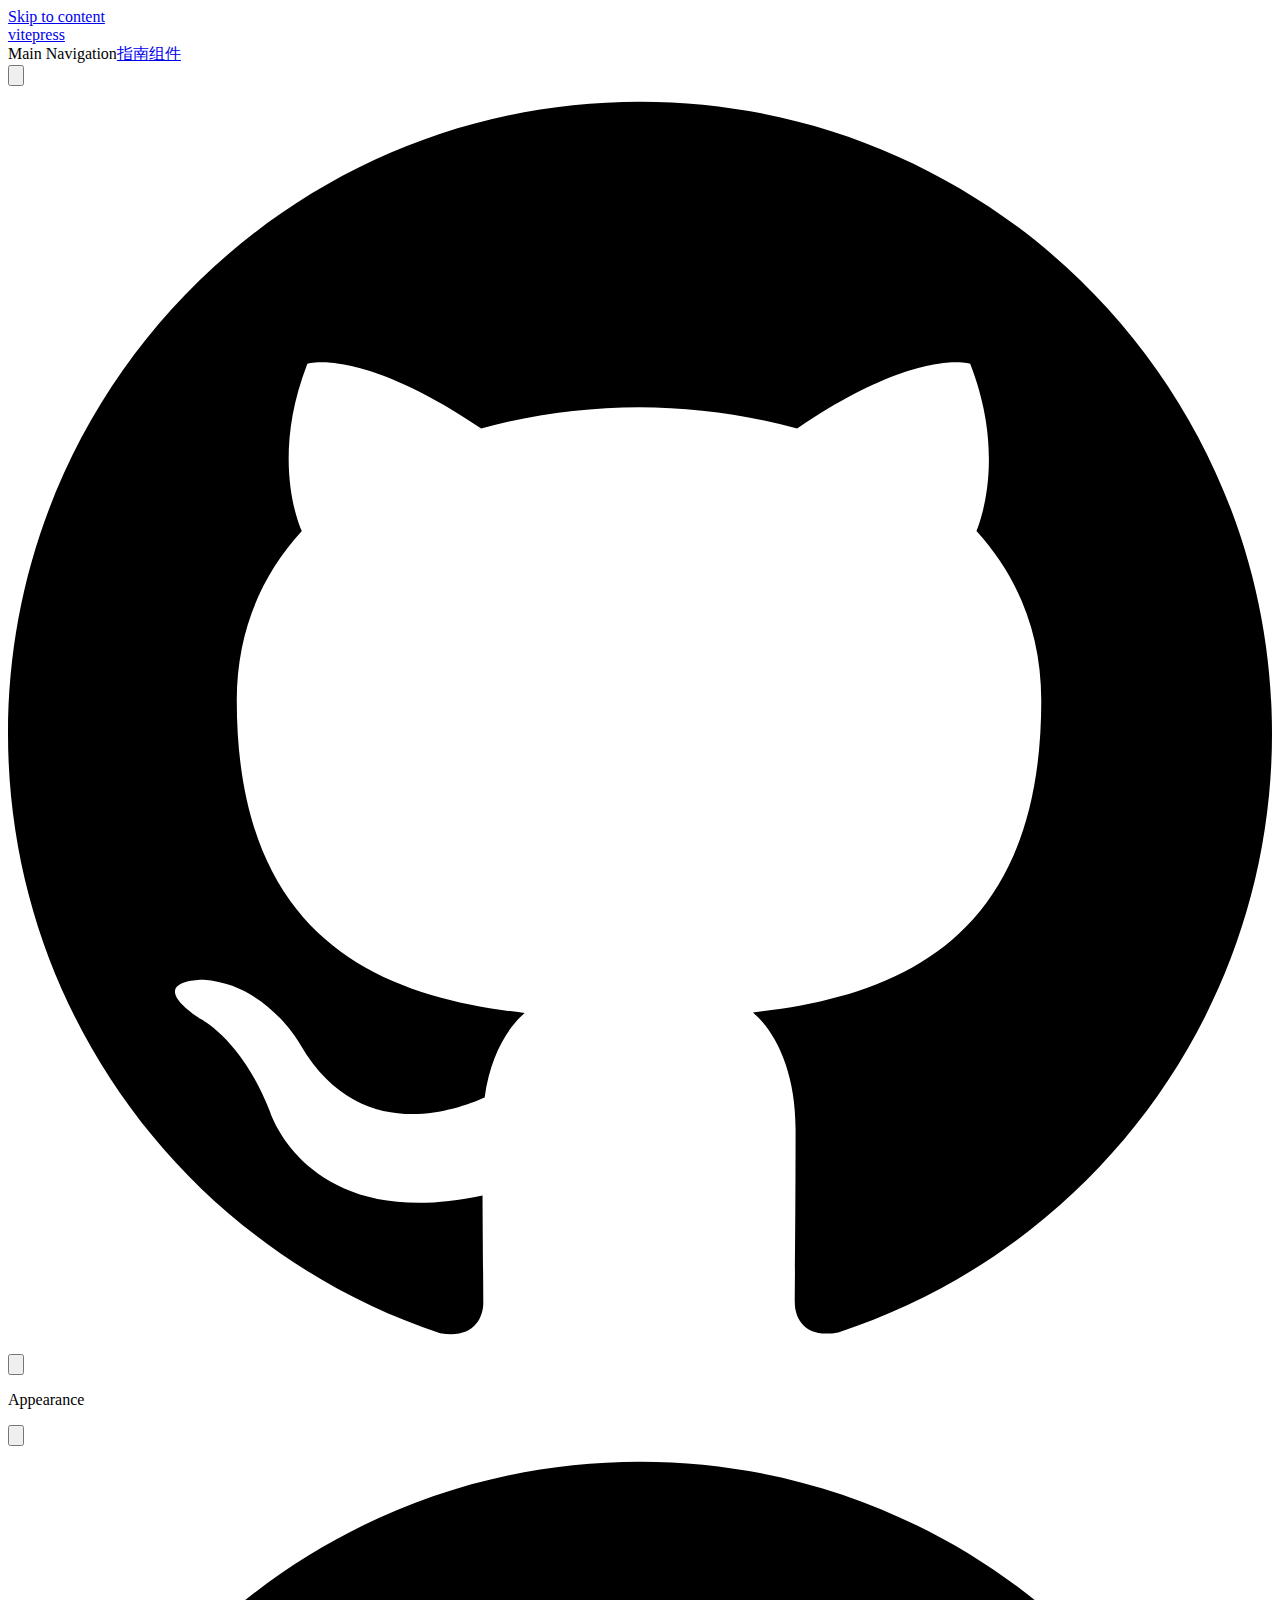
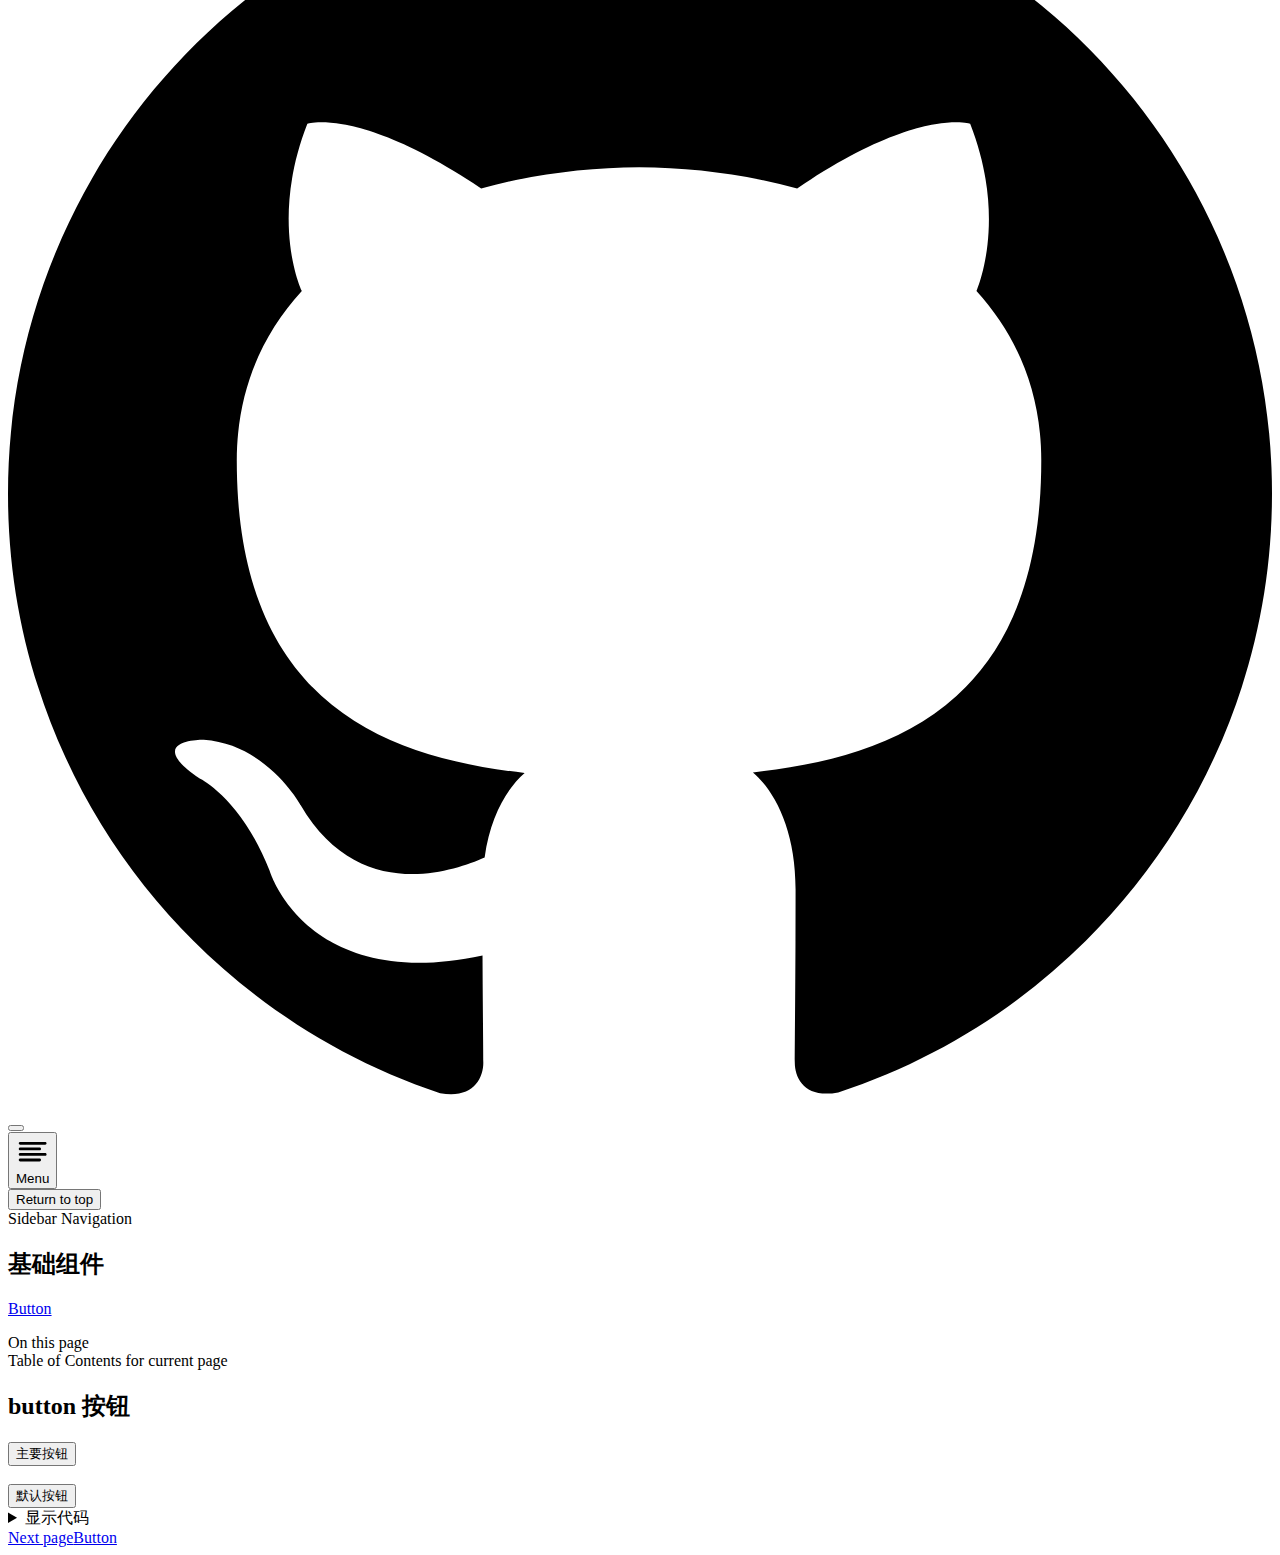
==== commit 57862a61: "更新base路径" ====
--- a/components/button/index.html
+++ b/components/button/index.html
@@ -5,20 +5,20 @@
     <meta name="viewport" content="width=device-width,initial-scale=1">
     <title>VitePress | VitePress</title>
     <meta name="description" content="A VitePress site">
-    <link rel="preload stylesheet" href="/assets/style.0db91c83.css" as="style">
-    <script type="module" src="/assets/app.d8170388.js"></script>
-    <link rel="preload" href="/assets/inter-roman-latin.2ed14f66.woff2" as="font" type="font/woff2" crossorigin="">
-  <link rel="modulepreload" href="/assets/chunks/framework.3ec00e2b.js">
-  <link rel="modulepreload" href="/assets/chunks/theme.56d67477.js">
-  <link rel="modulepreload" href="/assets/components_button_index.md.575732df.lean.js">
+    <link rel="preload stylesheet" href="./assets/style.2e5a9add.css" as="style">
+    <script type="module" src="./assets/app.c2444204.js"></script>
+    <link rel="preload" href="./assets/inter-roman-latin.2ed14f66.woff2" as="font" type="font/woff2" crossorigin="">
+  <link rel="modulepreload" href="./assets/chunks/framework.ee96f0db.js">
+  <link rel="modulepreload" href="./assets/chunks/theme.b8ed7961.js">
+  <link rel="modulepreload" href="./assets/components_button_index.md.a6e70569.lean.js">
   <script id="check-dark-light">(()=>{const e=localStorage.getItem("vitepress-theme-appearance")||"",a=window.matchMedia("(prefers-color-scheme: dark)").matches;(!e||e==="auto"?a:e==="dark")&&document.documentElement.classList.add("dark")})();</script>
   </head>
   <body>
-    <div id="app"><div class="Layout" data-v-1e6bf26d><!--[--><!--]--><!--[--><span tabindex="-1" data-v-38b341a5></span><a href="#VPContent" class="VPSkipLink visually-hidden" data-v-38b341a5> Skip to content </a><!--]--><!----><header class="VPNav" data-v-1e6bf26d data-v-ae73334c><div class="VPNavBar has-sidebar" data-v-ae73334c data-v-9e645b9d><div class="container" data-v-9e645b9d><div class="title" data-v-9e645b9d><div class="VPNavBarTitle has-sidebar" data-v-9e645b9d data-v-da77b0cc><a class="title" href="/" data-v-da77b0cc><!--[--><!--]--><!----><!--[-->vitepress<!--]--><!--[--><!--]--></a></div></div><div class="content" data-v-9e645b9d><div class="curtain" data-v-9e645b9d></div><div class="content-body" data-v-9e645b9d><!--[--><!--]--><div class="VPNavBarSearch search" style="--vp-meta-key:&#39;Meta&#39;;" data-v-9e645b9d><!----></div><nav aria-labelledby="main-nav-aria-label" class="VPNavBarMenu menu" data-v-9e645b9d data-v-303420e3><span id="main-nav-aria-label" class="visually-hidden" data-v-303420e3>Main Navigation</span><!--[--><!--[--><a class="VPLink link VPNavBarMenuLink" href="/guild/installation.html" tabindex="0" data-v-303420e3 data-v-f3575ba5><!--[-->指南<!--]--></a><!--]--><!--[--><a class="VPLink link VPNavBarMenuLink active" href="/components/button/" tabindex="0" data-v-303420e3 data-v-f3575ba5><!--[-->组件<!--]--></a><!--]--><!--]--></nav><!----><div class="VPNavBarAppearance appearance" data-v-9e645b9d data-v-743cb8e9><button class="VPSwitch VPSwitchAppearance" type="button" role="switch" title="toggle dark mode" aria-checked="false" data-v-743cb8e9 data-v-7c6d67ab data-v-5b422b1e><span class="check" data-v-5b422b1e><span class="icon" data-v-5b422b1e><!--[--><svg xmlns="http://www.w3.org/2000/svg" aria-hidden="true" focusable="false" viewbox="0 0 24 24" class="sun" data-v-7c6d67ab><path d="M12,18c-3.3,0-6-2.7-6-6s2.7-6,6-6s6,2.7,6,6S15.3,18,12,18zM12,8c-2.2,0-4,1.8-4,4c0,2.2,1.8,4,4,4c2.2,0,4-1.8,4-4C16,9.8,14.2,8,12,8z"></path><path d="M12,4c-0.6,0-1-0.4-1-1V1c0-0.6,0.4-1,1-1s1,0.4,1,1v2C13,3.6,12.6,4,12,4z"></path><path d="M12,24c-0.6,0-1-0.4-1-1v-2c0-0.6,0.4-1,1-1s1,0.4,1,1v2C13,23.6,12.6,24,12,24z"></path><path d="M5.6,6.6c-0.3,0-0.5-0.1-0.7-0.3L3.5,4.9c-0.4-0.4-0.4-1,0-1.4s1-0.4,1.4,0l1.4,1.4c0.4,0.4,0.4,1,0,1.4C6.2,6.5,5.9,6.6,5.6,6.6z"></path><path d="M19.8,20.8c-0.3,0-0.5-0.1-0.7-0.3l-1.4-1.4c-0.4-0.4-0.4-1,0-1.4s1-0.4,1.4,0l1.4,1.4c0.4,0.4,0.4,1,0,1.4C20.3,20.7,20,20.8,19.8,20.8z"></path><path d="M3,13H1c-0.6,0-1-0.4-1-1s0.4-1,1-1h2c0.6,0,1,0.4,1,1S3.6,13,3,13z"></path><path d="M23,13h-2c-0.6,0-1-0.4-1-1s0.4-1,1-1h2c0.6,0,1,0.4,1,1S23.6,13,23,13z"></path><path d="M4.2,20.8c-0.3,0-0.5-0.1-0.7-0.3c-0.4-0.4-0.4-1,0-1.4l1.4-1.4c0.4-0.4,1-0.4,1.4,0s0.4,1,0,1.4l-1.4,1.4C4.7,20.7,4.5,20.8,4.2,20.8z"></path><path d="M18.4,6.6c-0.3,0-0.5-0.1-0.7-0.3c-0.4-0.4-0.4-1,0-1.4l1.4-1.4c0.4-0.4,1-0.4,1.4,0s0.4,1,0,1.4l-1.4,1.4C18.9,6.5,18.6,6.6,18.4,6.6z"></path></svg><svg xmlns="http://www.w3.org/2000/svg" aria-hidden="true" focusable="false" viewbox="0 0 24 24" class="moon" data-v-7c6d67ab><path d="M12.1,22c-0.3,0-0.6,0-0.9,0c-5.5-0.5-9.5-5.4-9-10.9c0.4-4.8,4.2-8.6,9-9c0.4,0,0.8,0.2,1,0.5c0.2,0.3,0.2,0.8-0.1,1.1c-2,2.7-1.4,6.4,1.3,8.4c2.1,1.6,5,1.6,7.1,0c0.3-0.2,0.7-0.3,1.1-0.1c0.3,0.2,0.5,0.6,0.5,1c-0.2,2.7-1.5,5.1-3.6,6.8C16.6,21.2,14.4,22,12.1,22zM9.3,4.4c-2.9,1-5,3.6-5.2,6.8c-0.4,4.4,2.8,8.3,7.2,8.7c2.1,0.2,4.2-0.4,5.8-1.8c1.1-0.9,1.9-2.1,2.4-3.4c-2.5,0.9-5.3,0.5-7.5-1.1C9.2,11.4,8.1,7.7,9.3,4.4z"></path></svg><!--]--></span></span></button></div><div class="VPSocialLinks VPNavBarSocialLinks social-links" data-v-9e645b9d data-v-ddefbe2a data-v-93d12c97><!--[--><a class="VPSocialLink" href="https://github.com/qddidi/easyest" aria-label="github" target="_blank" rel="noopener" data-v-93d12c97 data-v-6df1c435><svg role="img" viewBox="0 0 24 24" xmlns="http://www.w3.org/2000/svg"><title>GitHub</title><path d="M12 .297c-6.63 0-12 5.373-12 12 0 5.303 3.438 9.8 8.205 11.385.6.113.82-.258.82-.577 0-.285-.01-1.04-.015-2.04-3.338.724-4.042-1.61-4.042-1.61C4.422 18.07 3.633 17.7 3.633 17.7c-1.087-.744.084-.729.084-.729 1.205.084 1.838 1.236 1.838 1.236 1.07 1.835 2.809 1.305 3.495.998.108-.776.417-1.305.76-1.605-2.665-.3-5.466-1.332-5.466-5.93 0-1.31.465-2.38 1.235-3.22-.135-.303-.54-1.523.105-3.176 0 0 1.005-.322 3.3 1.23.96-.267 1.98-.399 3-.405 1.02.006 2.04.138 3 .405 2.28-1.552 3.285-1.23 3.285-1.23.645 1.653.24 2.873.12 3.176.765.84 1.23 1.91 1.23 3.22 0 4.61-2.805 5.625-5.475 5.92.42.36.81 1.096.81 2.22 0 1.606-.015 2.896-.015 3.286 0 .315.21.69.825.57C20.565 22.092 24 17.592 24 12.297c0-6.627-5.373-12-12-12"/></svg></a><!--]--></div><div class="VPFlyout VPNavBarExtra extra" data-v-9e645b9d data-v-5c5f045f data-v-e8a75904><button type="button" class="button" aria-haspopup="true" aria-expanded="false" aria-label="extra navigation" data-v-e8a75904><svg xmlns="http://www.w3.org/2000/svg" aria-hidden="true" focusable="false" viewbox="0 0 24 24" class="icon" data-v-e8a75904><circle cx="12" cy="12" r="2"></circle><circle cx="19" cy="12" r="2"></circle><circle cx="5" cy="12" r="2"></circle></svg></button><div class="menu" data-v-e8a75904><div class="VPMenu" data-v-e8a75904 data-v-69b8e207><!----><!--[--><!--[--><!----><div class="group" data-v-5c5f045f><div class="item appearance" data-v-5c5f045f><p class="label" data-v-5c5f045f>Appearance</p><div class="appearance-action" data-v-5c5f045f><button class="VPSwitch VPSwitchAppearance" type="button" role="switch" title="toggle dark mode" aria-checked="false" data-v-5c5f045f data-v-7c6d67ab data-v-5b422b1e><span class="check" data-v-5b422b1e><span class="icon" data-v-5b422b1e><!--[--><svg xmlns="http://www.w3.org/2000/svg" aria-hidden="true" focusable="false" viewbox="0 0 24 24" class="sun" data-v-7c6d67ab><path d="M12,18c-3.3,0-6-2.7-6-6s2.7-6,6-6s6,2.7,6,6S15.3,18,12,18zM12,8c-2.2,0-4,1.8-4,4c0,2.2,1.8,4,4,4c2.2,0,4-1.8,4-4C16,9.8,14.2,8,12,8z"></path><path d="M12,4c-0.6,0-1-0.4-1-1V1c0-0.6,0.4-1,1-1s1,0.4,1,1v2C13,3.6,12.6,4,12,4z"></path><path d="M12,24c-0.6,0-1-0.4-1-1v-2c0-0.6,0.4-1,1-1s1,0.4,1,1v2C13,23.6,12.6,24,12,24z"></path><path d="M5.6,6.6c-0.3,0-0.5-0.1-0.7-0.3L3.5,4.9c-0.4-0.4-0.4-1,0-1.4s1-0.4,1.4,0l1.4,1.4c0.4,0.4,0.4,1,0,1.4C6.2,6.5,5.9,6.6,5.6,6.6z"></path><path d="M19.8,20.8c-0.3,0-0.5-0.1-0.7-0.3l-1.4-1.4c-0.4-0.4-0.4-1,0-1.4s1-0.4,1.4,0l1.4,1.4c0.4,0.4,0.4,1,0,1.4C20.3,20.7,20,20.8,19.8,20.8z"></path><path d="M3,13H1c-0.6,0-1-0.4-1-1s0.4-1,1-1h2c0.6,0,1,0.4,1,1S3.6,13,3,13z"></path><path d="M23,13h-2c-0.6,0-1-0.4-1-1s0.4-1,1-1h2c0.6,0,1,0.4,1,1S23.6,13,23,13z"></path><path d="M4.2,20.8c-0.3,0-0.5-0.1-0.7-0.3c-0.4-0.4-0.4-1,0-1.4l1.4-1.4c0.4-0.4,1-0.4,1.4,0s0.4,1,0,1.4l-1.4,1.4C4.7,20.7,4.5,20.8,4.2,20.8z"></path><path d="M18.4,6.6c-0.3,0-0.5-0.1-0.7-0.3c-0.4-0.4-0.4-1,0-1.4l1.4-1.4c0.4-0.4,1-0.4,1.4,0s0.4,1,0,1.4l-1.4,1.4C18.9,6.5,18.6,6.6,18.4,6.6z"></path></svg><svg xmlns="http://www.w3.org/2000/svg" aria-hidden="true" focusable="false" viewbox="0 0 24 24" class="moon" data-v-7c6d67ab><path d="M12.1,22c-0.3,0-0.6,0-0.9,0c-5.5-0.5-9.5-5.4-9-10.9c0.4-4.8,4.2-8.6,9-9c0.4,0,0.8,0.2,1,0.5c0.2,0.3,0.2,0.8-0.1,1.1c-2,2.7-1.4,6.4,1.3,8.4c2.1,1.6,5,1.6,7.1,0c0.3-0.2,0.7-0.3,1.1-0.1c0.3,0.2,0.5,0.6,0.5,1c-0.2,2.7-1.5,5.1-3.6,6.8C16.6,21.2,14.4,22,12.1,22zM9.3,4.4c-2.9,1-5,3.6-5.2,6.8c-0.4,4.4,2.8,8.3,7.2,8.7c2.1,0.2,4.2-0.4,5.8-1.8c1.1-0.9,1.9-2.1,2.4-3.4c-2.5,0.9-5.3,0.5-7.5-1.1C9.2,11.4,8.1,7.7,9.3,4.4z"></path></svg><!--]--></span></span></button></div></div></div><div class="group" data-v-5c5f045f><div class="item social-links" data-v-5c5f045f><div class="VPSocialLinks social-links-list" data-v-5c5f045f data-v-93d12c97><!--[--><a class="VPSocialLink" href="https://github.com/qddidi/easyest" aria-label="github" target="_blank" rel="noopener" data-v-93d12c97 data-v-6df1c435><svg role="img" viewBox="0 0 24 24" xmlns="http://www.w3.org/2000/svg"><title>GitHub</title><path d="M12 .297c-6.63 0-12 5.373-12 12 0 5.303 3.438 9.8 8.205 11.385.6.113.82-.258.82-.577 0-.285-.01-1.04-.015-2.04-3.338.724-4.042-1.61-4.042-1.61C4.422 18.07 3.633 17.7 3.633 17.7c-1.087-.744.084-.729.084-.729 1.205.084 1.838 1.236 1.838 1.236 1.07 1.835 2.809 1.305 3.495.998.108-.776.417-1.305.76-1.605-2.665-.3-5.466-1.332-5.466-5.93 0-1.31.465-2.38 1.235-3.22-.135-.303-.54-1.523.105-3.176 0 0 1.005-.322 3.3 1.23.96-.267 1.98-.399 3-.405 1.02.006 2.04.138 3 .405 2.28-1.552 3.285-1.23 3.285-1.23.645 1.653.24 2.873.12 3.176.765.84 1.23 1.91 1.23 3.22 0 4.61-2.805 5.625-5.475 5.92.42.36.81 1.096.81 2.22 0 1.606-.015 2.896-.015 3.286 0 .315.21.69.825.57C20.565 22.092 24 17.592 24 12.297c0-6.627-5.373-12-12-12"/></svg></a><!--]--></div></div></div><!--]--><!--]--></div></div></div><!--[--><!--]--><button type="button" class="VPNavBarHamburger hamburger" aria-label="mobile navigation" aria-expanded="false" aria-controls="VPNavScreen" data-v-9e645b9d data-v-eebb7bb2><span class="container" data-v-eebb7bb2><span class="top" data-v-eebb7bb2></span><span class="middle" data-v-eebb7bb2></span><span class="bottom" data-v-eebb7bb2></span></span></button></div></div></div></div><!----></header><div class="VPLocalNav" data-v-1e6bf26d data-v-27246294><button class="menu" aria-expanded="false" aria-controls="VPSidebarNav" data-v-27246294><svg xmlns="http://www.w3.org/2000/svg" aria-hidden="true" focusable="false" viewbox="0 0 24 24" class="menu-icon" data-v-27246294><path d="M17,11H3c-0.6,0-1-0.4-1-1s0.4-1,1-1h14c0.6,0,1,0.4,1,1S17.6,11,17,11z"></path><path d="M21,7H3C2.4,7,2,6.6,2,6s0.4-1,1-1h18c0.6,0,1,0.4,1,1S21.6,7,21,7z"></path><path d="M21,15H3c-0.6,0-1-0.4-1-1s0.4-1,1-1h18c0.6,0,1,0.4,1,1S21.6,15,21,15z"></path><path d="M17,19H3c-0.6,0-1-0.4-1-1s0.4-1,1-1h14c0.6,0,1,0.4,1,1S17.6,19,17,19z"></path></svg><span class="menu-text" data-v-27246294>Menu</span></button><div class="VPLocalNavOutlineDropdown" style="--vp-vh:0px;" data-v-27246294 data-v-d812cfae><button data-v-d812cfae>Return to top</button><!----></div></div><aside class="VPSidebar" data-v-1e6bf26d data-v-898f6580><div class="curtain" data-v-898f6580></div><nav class="nav" id="VPSidebarNav" aria-labelledby="sidebar-aria-label" tabindex="-1" data-v-898f6580><span class="visually-hidden" id="sidebar-aria-label" data-v-898f6580> Sidebar Navigation </span><!--[--><!--]--><!--[--><div class="group" data-v-898f6580><section class="VPSidebarItem level-0" data-v-898f6580 data-v-da410cd2><div class="item" role="button" tabindex="0" data-v-da410cd2><div class="indicator" data-v-da410cd2></div><h2 class="text" data-v-da410cd2>基础组件</h2><!----></div><div class="items" data-v-da410cd2><!--[--><div class="VPSidebarItem level-1 is-link" data-v-da410cd2 data-v-da410cd2><div class="item" data-v-da410cd2><div class="indicator" data-v-da410cd2></div><a class="VPLink link link" href="/components/button.html" data-v-da410cd2><!--[--><p class="text" data-v-da410cd2>Button</p><!--]--></a><!----></div><!----></div><!--]--></div></section></div><!--]--><!--[--><!--]--></nav></aside><div class="VPContent has-sidebar" id="VPContent" data-v-1e6bf26d data-v-b0b9d9bc><div class="VPDoc has-sidebar has-aside" data-v-b0b9d9bc data-v-004f997a><!--[--><!--]--><div class="container" data-v-004f997a><div class="aside" data-v-004f997a><div class="aside-curtain" data-v-004f997a></div><div class="aside-container" data-v-004f997a><div class="aside-content" data-v-004f997a><div class="VPDocAside" data-v-004f997a data-v-bcae303e><!--[--><!--]--><!--[--><!--]--><div class="VPDocAsideOutline" data-v-bcae303e data-v-31fff4ac><div class="content" data-v-31fff4ac><div class="outline-marker" data-v-31fff4ac></div><div class="outline-title" data-v-31fff4ac>On this page</div><nav aria-labelledby="doc-outline-aria-label" data-v-31fff4ac><span class="visually-hidden" id="doc-outline-aria-label" data-v-31fff4ac> Table of Contents for current page </span><ul class="root" data-v-31fff4ac data-v-a61e6e62><!--[--><!--]--></ul></nav></div></div><!--[--><!--]--><div class="spacer" data-v-bcae303e></div><!--[--><!--]--><!----><!--[--><!--]--><!--[--><!--]--></div></div></div></div><div class="content" data-v-004f997a><div class="content-container" data-v-004f997a><!--[--><!--]--><!----><main class="main" data-v-004f997a><div style="position:relative;" class="vp-doc _components_button_index" data-v-004f997a><div><h2 id="button-按钮" tabindex="-1">button 按钮 <a class="header-anchor" href="#button-按钮" aria-label="Permalink to &quot;button 按钮&quot;">​</a></h2><button class="jan-button jan-button--primary"><!--[-->主要按钮<!--]--></button><br><br><button class="jan-button"><!--[-->默认按钮<!--]--></button><details class="details custom-block"><summary>显示代码</summary><div class="language-html"><button title="Copy Code" class="copy"></button><span class="lang">html</span><pre class="shiki material-theme-palenight"><code><span class="line"><span style="color:#89DDFF;">&lt;</span><span style="color:#F07178;">jan-button</span><span style="color:#89DDFF;">&gt;</span><span style="color:#A6ACCD;">默认按钮</span><span style="color:#89DDFF;">&lt;/</span><span style="color:#F07178;">jan-button</span><span style="color:#89DDFF;">&gt;</span></span>
+    <div id="app"><div class="Layout" data-v-1e6bf26d><!--[--><!--]--><!--[--><span tabindex="-1" data-v-38b341a5></span><a href="#VPContent" class="VPSkipLink visually-hidden" data-v-38b341a5> Skip to content </a><!--]--><!----><header class="VPNav" data-v-1e6bf26d data-v-ae73334c><div class="VPNavBar has-sidebar" data-v-ae73334c data-v-9e645b9d><div class="container" data-v-9e645b9d><div class="title" data-v-9e645b9d><div class="VPNavBarTitle has-sidebar" data-v-9e645b9d data-v-da77b0cc><a class="title" href="./" data-v-da77b0cc><!--[--><!--]--><!----><!--[-->vitepress<!--]--><!--[--><!--]--></a></div></div><div class="content" data-v-9e645b9d><div class="curtain" data-v-9e645b9d></div><div class="content-body" data-v-9e645b9d><!--[--><!--]--><div class="VPNavBarSearch search" style="--vp-meta-key:&#39;Meta&#39;;" data-v-9e645b9d><!----></div><nav aria-labelledby="main-nav-aria-label" class="VPNavBarMenu menu" data-v-9e645b9d data-v-303420e3><span id="main-nav-aria-label" class="visually-hidden" data-v-303420e3>Main Navigation</span><!--[--><!--[--><a class="VPLink link VPNavBarMenuLink" href="./guild/installation.html" tabindex="0" data-v-303420e3 data-v-f3575ba5><!--[-->指南<!--]--></a><!--]--><!--[--><a class="VPLink link VPNavBarMenuLink active" href="./components/button/" tabindex="0" data-v-303420e3 data-v-f3575ba5><!--[-->组件<!--]--></a><!--]--><!--]--></nav><!----><div class="VPNavBarAppearance appearance" data-v-9e645b9d data-v-743cb8e9><button class="VPSwitch VPSwitchAppearance" type="button" role="switch" title="toggle dark mode" aria-checked="false" data-v-743cb8e9 data-v-7c6d67ab data-v-5b422b1e><span class="check" data-v-5b422b1e><span class="icon" data-v-5b422b1e><!--[--><svg xmlns="http://www.w3.org/2000/svg" aria-hidden="true" focusable="false" viewbox="0 0 24 24" class="sun" data-v-7c6d67ab><path d="M12,18c-3.3,0-6-2.7-6-6s2.7-6,6-6s6,2.7,6,6S15.3,18,12,18zM12,8c-2.2,0-4,1.8-4,4c0,2.2,1.8,4,4,4c2.2,0,4-1.8,4-4C16,9.8,14.2,8,12,8z"></path><path d="M12,4c-0.6,0-1-0.4-1-1V1c0-0.6,0.4-1,1-1s1,0.4,1,1v2C13,3.6,12.6,4,12,4z"></path><path d="M12,24c-0.6,0-1-0.4-1-1v-2c0-0.6,0.4-1,1-1s1,0.4,1,1v2C13,23.6,12.6,24,12,24z"></path><path d="M5.6,6.6c-0.3,0-0.5-0.1-0.7-0.3L3.5,4.9c-0.4-0.4-0.4-1,0-1.4s1-0.4,1.4,0l1.4,1.4c0.4,0.4,0.4,1,0,1.4C6.2,6.5,5.9,6.6,5.6,6.6z"></path><path d="M19.8,20.8c-0.3,0-0.5-0.1-0.7-0.3l-1.4-1.4c-0.4-0.4-0.4-1,0-1.4s1-0.4,1.4,0l1.4,1.4c0.4,0.4,0.4,1,0,1.4C20.3,20.7,20,20.8,19.8,20.8z"></path><path d="M3,13H1c-0.6,0-1-0.4-1-1s0.4-1,1-1h2c0.6,0,1,0.4,1,1S3.6,13,3,13z"></path><path d="M23,13h-2c-0.6,0-1-0.4-1-1s0.4-1,1-1h2c0.6,0,1,0.4,1,1S23.6,13,23,13z"></path><path d="M4.2,20.8c-0.3,0-0.5-0.1-0.7-0.3c-0.4-0.4-0.4-1,0-1.4l1.4-1.4c0.4-0.4,1-0.4,1.4,0s0.4,1,0,1.4l-1.4,1.4C4.7,20.7,4.5,20.8,4.2,20.8z"></path><path d="M18.4,6.6c-0.3,0-0.5-0.1-0.7-0.3c-0.4-0.4-0.4-1,0-1.4l1.4-1.4c0.4-0.4,1-0.4,1.4,0s0.4,1,0,1.4l-1.4,1.4C18.9,6.5,18.6,6.6,18.4,6.6z"></path></svg><svg xmlns="http://www.w3.org/2000/svg" aria-hidden="true" focusable="false" viewbox="0 0 24 24" class="moon" data-v-7c6d67ab><path d="M12.1,22c-0.3,0-0.6,0-0.9,0c-5.5-0.5-9.5-5.4-9-10.9c0.4-4.8,4.2-8.6,9-9c0.4,0,0.8,0.2,1,0.5c0.2,0.3,0.2,0.8-0.1,1.1c-2,2.7-1.4,6.4,1.3,8.4c2.1,1.6,5,1.6,7.1,0c0.3-0.2,0.7-0.3,1.1-0.1c0.3,0.2,0.5,0.6,0.5,1c-0.2,2.7-1.5,5.1-3.6,6.8C16.6,21.2,14.4,22,12.1,22zM9.3,4.4c-2.9,1-5,3.6-5.2,6.8c-0.4,4.4,2.8,8.3,7.2,8.7c2.1,0.2,4.2-0.4,5.8-1.8c1.1-0.9,1.9-2.1,2.4-3.4c-2.5,0.9-5.3,0.5-7.5-1.1C9.2,11.4,8.1,7.7,9.3,4.4z"></path></svg><!--]--></span></span></button></div><div class="VPSocialLinks VPNavBarSocialLinks social-links" data-v-9e645b9d data-v-ddefbe2a data-v-93d12c97><!--[--><a class="VPSocialLink" href="https://github.com/qddidi/easyest" aria-label="github" target="_blank" rel="noopener" data-v-93d12c97 data-v-6df1c435><svg role="img" viewBox="0 0 24 24" xmlns="http://www.w3.org/2000/svg"><title>GitHub</title><path d="M12 .297c-6.63 0-12 5.373-12 12 0 5.303 3.438 9.8 8.205 11.385.6.113.82-.258.82-.577 0-.285-.01-1.04-.015-2.04-3.338.724-4.042-1.61-4.042-1.61C4.422 18.07 3.633 17.7 3.633 17.7c-1.087-.744.084-.729.084-.729 1.205.084 1.838 1.236 1.838 1.236 1.07 1.835 2.809 1.305 3.495.998.108-.776.417-1.305.76-1.605-2.665-.3-5.466-1.332-5.466-5.93 0-1.31.465-2.38 1.235-3.22-.135-.303-.54-1.523.105-3.176 0 0 1.005-.322 3.3 1.23.96-.267 1.98-.399 3-.405 1.02.006 2.04.138 3 .405 2.28-1.552 3.285-1.23 3.285-1.23.645 1.653.24 2.873.12 3.176.765.84 1.23 1.91 1.23 3.22 0 4.61-2.805 5.625-5.475 5.92.42.36.81 1.096.81 2.22 0 1.606-.015 2.896-.015 3.286 0 .315.21.69.825.57C20.565 22.092 24 17.592 24 12.297c0-6.627-5.373-12-12-12"/></svg></a><!--]--></div><div class="VPFlyout VPNavBarExtra extra" data-v-9e645b9d data-v-5c5f045f data-v-e8a75904><button type="button" class="button" aria-haspopup="true" aria-expanded="false" aria-label="extra navigation" data-v-e8a75904><svg xmlns="http://www.w3.org/2000/svg" aria-hidden="true" focusable="false" viewbox="0 0 24 24" class="icon" data-v-e8a75904><circle cx="12" cy="12" r="2"></circle><circle cx="19" cy="12" r="2"></circle><circle cx="5" cy="12" r="2"></circle></svg></button><div class="menu" data-v-e8a75904><div class="VPMenu" data-v-e8a75904 data-v-69b8e207><!----><!--[--><!--[--><!----><div class="group" data-v-5c5f045f><div class="item appearance" data-v-5c5f045f><p class="label" data-v-5c5f045f>Appearance</p><div class="appearance-action" data-v-5c5f045f><button class="VPSwitch VPSwitchAppearance" type="button" role="switch" title="toggle dark mode" aria-checked="false" data-v-5c5f045f data-v-7c6d67ab data-v-5b422b1e><span class="check" data-v-5b422b1e><span class="icon" data-v-5b422b1e><!--[--><svg xmlns="http://www.w3.org/2000/svg" aria-hidden="true" focusable="false" viewbox="0 0 24 24" class="sun" data-v-7c6d67ab><path d="M12,18c-3.3,0-6-2.7-6-6s2.7-6,6-6s6,2.7,6,6S15.3,18,12,18zM12,8c-2.2,0-4,1.8-4,4c0,2.2,1.8,4,4,4c2.2,0,4-1.8,4-4C16,9.8,14.2,8,12,8z"></path><path d="M12,4c-0.6,0-1-0.4-1-1V1c0-0.6,0.4-1,1-1s1,0.4,1,1v2C13,3.6,12.6,4,12,4z"></path><path d="M12,24c-0.6,0-1-0.4-1-1v-2c0-0.6,0.4-1,1-1s1,0.4,1,1v2C13,23.6,12.6,24,12,24z"></path><path d="M5.6,6.6c-0.3,0-0.5-0.1-0.7-0.3L3.5,4.9c-0.4-0.4-0.4-1,0-1.4s1-0.4,1.4,0l1.4,1.4c0.4,0.4,0.4,1,0,1.4C6.2,6.5,5.9,6.6,5.6,6.6z"></path><path d="M19.8,20.8c-0.3,0-0.5-0.1-0.7-0.3l-1.4-1.4c-0.4-0.4-0.4-1,0-1.4s1-0.4,1.4,0l1.4,1.4c0.4,0.4,0.4,1,0,1.4C20.3,20.7,20,20.8,19.8,20.8z"></path><path d="M3,13H1c-0.6,0-1-0.4-1-1s0.4-1,1-1h2c0.6,0,1,0.4,1,1S3.6,13,3,13z"></path><path d="M23,13h-2c-0.6,0-1-0.4-1-1s0.4-1,1-1h2c0.6,0,1,0.4,1,1S23.6,13,23,13z"></path><path d="M4.2,20.8c-0.3,0-0.5-0.1-0.7-0.3c-0.4-0.4-0.4-1,0-1.4l1.4-1.4c0.4-0.4,1-0.4,1.4,0s0.4,1,0,1.4l-1.4,1.4C4.7,20.7,4.5,20.8,4.2,20.8z"></path><path d="M18.4,6.6c-0.3,0-0.5-0.1-0.7-0.3c-0.4-0.4-0.4-1,0-1.4l1.4-1.4c0.4-0.4,1-0.4,1.4,0s0.4,1,0,1.4l-1.4,1.4C18.9,6.5,18.6,6.6,18.4,6.6z"></path></svg><svg xmlns="http://www.w3.org/2000/svg" aria-hidden="true" focusable="false" viewbox="0 0 24 24" class="moon" data-v-7c6d67ab><path d="M12.1,22c-0.3,0-0.6,0-0.9,0c-5.5-0.5-9.5-5.4-9-10.9c0.4-4.8,4.2-8.6,9-9c0.4,0,0.8,0.2,1,0.5c0.2,0.3,0.2,0.8-0.1,1.1c-2,2.7-1.4,6.4,1.3,8.4c2.1,1.6,5,1.6,7.1,0c0.3-0.2,0.7-0.3,1.1-0.1c0.3,0.2,0.5,0.6,0.5,1c-0.2,2.7-1.5,5.1-3.6,6.8C16.6,21.2,14.4,22,12.1,22zM9.3,4.4c-2.9,1-5,3.6-5.2,6.8c-0.4,4.4,2.8,8.3,7.2,8.7c2.1,0.2,4.2-0.4,5.8-1.8c1.1-0.9,1.9-2.1,2.4-3.4c-2.5,0.9-5.3,0.5-7.5-1.1C9.2,11.4,8.1,7.7,9.3,4.4z"></path></svg><!--]--></span></span></button></div></div></div><div class="group" data-v-5c5f045f><div class="item social-links" data-v-5c5f045f><div class="VPSocialLinks social-links-list" data-v-5c5f045f data-v-93d12c97><!--[--><a class="VPSocialLink" href="https://github.com/qddidi/easyest" aria-label="github" target="_blank" rel="noopener" data-v-93d12c97 data-v-6df1c435><svg role="img" viewBox="0 0 24 24" xmlns="http://www.w3.org/2000/svg"><title>GitHub</title><path d="M12 .297c-6.63 0-12 5.373-12 12 0 5.303 3.438 9.8 8.205 11.385.6.113.82-.258.82-.577 0-.285-.01-1.04-.015-2.04-3.338.724-4.042-1.61-4.042-1.61C4.422 18.07 3.633 17.7 3.633 17.7c-1.087-.744.084-.729.084-.729 1.205.084 1.838 1.236 1.838 1.236 1.07 1.835 2.809 1.305 3.495.998.108-.776.417-1.305.76-1.605-2.665-.3-5.466-1.332-5.466-5.93 0-1.31.465-2.38 1.235-3.22-.135-.303-.54-1.523.105-3.176 0 0 1.005-.322 3.3 1.23.96-.267 1.98-.399 3-.405 1.02.006 2.04.138 3 .405 2.28-1.552 3.285-1.23 3.285-1.23.645 1.653.24 2.873.12 3.176.765.84 1.23 1.91 1.23 3.22 0 4.61-2.805 5.625-5.475 5.92.42.36.81 1.096.81 2.22 0 1.606-.015 2.896-.015 3.286 0 .315.21.69.825.57C20.565 22.092 24 17.592 24 12.297c0-6.627-5.373-12-12-12"/></svg></a><!--]--></div></div></div><!--]--><!--]--></div></div></div><!--[--><!--]--><button type="button" class="VPNavBarHamburger hamburger" aria-label="mobile navigation" aria-expanded="false" aria-controls="VPNavScreen" data-v-9e645b9d data-v-eebb7bb2><span class="container" data-v-eebb7bb2><span class="top" data-v-eebb7bb2></span><span class="middle" data-v-eebb7bb2></span><span class="bottom" data-v-eebb7bb2></span></span></button></div></div></div></div><!----></header><div class="VPLocalNav" data-v-1e6bf26d data-v-27246294><button class="menu" aria-expanded="false" aria-controls="VPSidebarNav" data-v-27246294><svg xmlns="http://www.w3.org/2000/svg" aria-hidden="true" focusable="false" viewbox="0 0 24 24" class="menu-icon" data-v-27246294><path d="M17,11H3c-0.6,0-1-0.4-1-1s0.4-1,1-1h14c0.6,0,1,0.4,1,1S17.6,11,17,11z"></path><path d="M21,7H3C2.4,7,2,6.6,2,6s0.4-1,1-1h18c0.6,0,1,0.4,1,1S21.6,7,21,7z"></path><path d="M21,15H3c-0.6,0-1-0.4-1-1s0.4-1,1-1h18c0.6,0,1,0.4,1,1S21.6,15,21,15z"></path><path d="M17,19H3c-0.6,0-1-0.4-1-1s0.4-1,1-1h14c0.6,0,1,0.4,1,1S17.6,19,17,19z"></path></svg><span class="menu-text" data-v-27246294>Menu</span></button><div class="VPLocalNavOutlineDropdown" style="--vp-vh:0px;" data-v-27246294 data-v-d812cfae><button data-v-d812cfae>Return to top</button><!----></div></div><aside class="VPSidebar" data-v-1e6bf26d data-v-898f6580><div class="curtain" data-v-898f6580></div><nav class="nav" id="VPSidebarNav" aria-labelledby="sidebar-aria-label" tabindex="-1" data-v-898f6580><span class="visually-hidden" id="sidebar-aria-label" data-v-898f6580> Sidebar Navigation </span><!--[--><!--]--><!--[--><div class="group" data-v-898f6580><section class="VPSidebarItem level-0" data-v-898f6580 data-v-da410cd2><div class="item" role="button" tabindex="0" data-v-da410cd2><div class="indicator" data-v-da410cd2></div><h2 class="text" data-v-da410cd2>基础组件</h2><!----></div><div class="items" data-v-da410cd2><!--[--><div class="VPSidebarItem level-1 is-link" data-v-da410cd2 data-v-da410cd2><div class="item" data-v-da410cd2><div class="indicator" data-v-da410cd2></div><a class="VPLink link link" href="./components/button.html" data-v-da410cd2><!--[--><p class="text" data-v-da410cd2>Button</p><!--]--></a><!----></div><!----></div><!--]--></div></section></div><!--]--><!--[--><!--]--></nav></aside><div class="VPContent has-sidebar" id="VPContent" data-v-1e6bf26d data-v-b0b9d9bc><div class="VPDoc has-sidebar has-aside" data-v-b0b9d9bc data-v-004f997a><!--[--><!--]--><div class="container" data-v-004f997a><div class="aside" data-v-004f997a><div class="aside-curtain" data-v-004f997a></div><div class="aside-container" data-v-004f997a><div class="aside-content" data-v-004f997a><div class="VPDocAside" data-v-004f997a data-v-bcae303e><!--[--><!--]--><!--[--><!--]--><div class="VPDocAsideOutline" data-v-bcae303e data-v-31fff4ac><div class="content" data-v-31fff4ac><div class="outline-marker" data-v-31fff4ac></div><div class="outline-title" data-v-31fff4ac>On this page</div><nav aria-labelledby="doc-outline-aria-label" data-v-31fff4ac><span class="visually-hidden" id="doc-outline-aria-label" data-v-31fff4ac> Table of Contents for current page </span><ul class="root" data-v-31fff4ac data-v-a61e6e62><!--[--><!--]--></ul></nav></div></div><!--[--><!--]--><div class="spacer" data-v-bcae303e></div><!--[--><!--]--><!----><!--[--><!--]--><!--[--><!--]--></div></div></div></div><div class="content" data-v-004f997a><div class="content-container" data-v-004f997a><!--[--><!--]--><!----><main class="main" data-v-004f997a><div style="position:relative;" class="vp-doc _components_button_index" data-v-004f997a><div><h2 id="button-按钮" tabindex="-1">button 按钮 <a class="header-anchor" href="#button-按钮" aria-label="Permalink to &quot;button 按钮&quot;">​</a></h2><button class="jan-button jan-button--primary"><!--[-->主要按钮<!--]--></button><br><br><button class="jan-button"><!--[-->默认按钮<!--]--></button><details class="details custom-block"><summary>显示代码</summary><div class="language-html"><button title="Copy Code" class="copy"></button><span class="lang">html</span><pre class="shiki material-theme-palenight"><code><span class="line"><span style="color:#89DDFF;">&lt;</span><span style="color:#F07178;">jan-button</span><span style="color:#89DDFF;">&gt;</span><span style="color:#A6ACCD;">默认按钮</span><span style="color:#89DDFF;">&lt;/</span><span style="color:#F07178;">jan-button</span><span style="color:#89DDFF;">&gt;</span></span>
 <span class="line"></span>
-<span class="line"><span style="color:#89DDFF;">&lt;</span><span style="color:#F07178;">jan-button</span><span style="color:#89DDFF;"> </span><span style="color:#C792EA;">type</span><span style="color:#89DDFF;">=</span><span style="color:#89DDFF;">&quot;</span><span style="color:#C3E88D;">primary</span><span style="color:#89DDFF;">&quot;</span><span style="color:#89DDFF;">&gt;</span><span style="color:#A6ACCD;">默认按钮</span><span style="color:#89DDFF;">&lt;/</span><span style="color:#F07178;">jan-button</span><span style="color:#89DDFF;">&gt;</span></span></code></pre></div></details></div></div></main><footer class="VPDocFooter" data-v-004f997a data-v-b1ff0359><!--[--><!--]--><!----><div class="prev-next" data-v-b1ff0359><div class="pager" data-v-b1ff0359><!----></div><div class="pager" data-v-b1ff0359><a class="pager-link next" href="/components/button.html" data-v-b1ff0359><span class="desc" data-v-b1ff0359>Next page</span><span class="title" data-v-b1ff0359>Button</span></a></div></div></footer><!--[--><!--]--></div></div></div><!--[--><!--]--></div></div><!----><!--[--><!--]--></div></div>
-    <script>__VP_HASH_MAP__ = JSON.parse("{\"index.md\":\"ff7da983\",\"guild_installation.md\":\"3c6a5488\",\"components_button_index.md\":\"575732df\"}")
-__VP_SITE_DATA__ = JSON.parse("{\"lang\":\"en-US\",\"dir\":\"ltr\",\"title\":\"VitePress\",\"description\":\"A VitePress site\",\"base\":\"/\",\"head\":[],\"appearance\":true,\"themeConfig\":{\"siteTitle\":\"vitepress\",\"nav\":[{\"text\":\"指南\",\"link\":\"/guild/installation\"},{\"text\":\"组件\",\"link\":\"/components/button/\"}],\"socialLinks\":[{\"icon\":\"github\",\"link\":\"https://github.com/qddidi/easyest\"}],\"sidebar\":{\"/guild/\":[{\"text\":\"基础\",\"items\":[{\"text\":\"安装\",\"link\":\"/guild/installation\"},{\"text\":\"快速开始\",\"link\":\"/guild/quickstart\"}]},{\"text\":\"进阶\",\"items\":[{\"text\":\"xx\",\"link\":\"/xx\"}]}],\"/components/\":[{\"text\":\"基础组件\",\"items\":[{\"text\":\"Button\",\"link\":\"/components/button\"}]}]}},\"locales\":{},\"scrollOffset\":90,\"cleanUrls\":false}")</script>
+<span class="line"><span style="color:#89DDFF;">&lt;</span><span style="color:#F07178;">jan-button</span><span style="color:#89DDFF;"> </span><span style="color:#C792EA;">type</span><span style="color:#89DDFF;">=</span><span style="color:#89DDFF;">&quot;</span><span style="color:#C3E88D;">primary</span><span style="color:#89DDFF;">&quot;</span><span style="color:#89DDFF;">&gt;</span><span style="color:#A6ACCD;">默认按钮</span><span style="color:#89DDFF;">&lt;/</span><span style="color:#F07178;">jan-button</span><span style="color:#89DDFF;">&gt;</span></span></code></pre></div></details></div></div></main><footer class="VPDocFooter" data-v-004f997a data-v-b1ff0359><!--[--><!--]--><!----><div class="prev-next" data-v-b1ff0359><div class="pager" data-v-b1ff0359><!----></div><div class="pager" data-v-b1ff0359><a class="pager-link next" href="./components/button.html" data-v-b1ff0359><span class="desc" data-v-b1ff0359>Next page</span><span class="title" data-v-b1ff0359>Button</span></a></div></div></footer><!--[--><!--]--></div></div></div><!--[--><!--]--></div></div><!----><!--[--><!--]--></div></div>
+    <script>__VP_HASH_MAP__ = JSON.parse("{\"guild_installation.md\":\"4888a996\",\"index.md\":\"ffdad2a0\",\"components_button_index.md\":\"a6e70569\"}")
+__VP_SITE_DATA__ = JSON.parse("{\"lang\":\"en-US\",\"dir\":\"ltr\",\"title\":\"VitePress\",\"description\":\"A VitePress site\",\"base\":\"./\",\"head\":[],\"appearance\":true,\"themeConfig\":{\"siteTitle\":\"vitepress\",\"nav\":[{\"text\":\"指南\",\"link\":\"/guild/installation\"},{\"text\":\"组件\",\"link\":\"/components/button/\"}],\"socialLinks\":[{\"icon\":\"github\",\"link\":\"https://github.com/qddidi/easyest\"}],\"sidebar\":{\"/guild/\":[{\"text\":\"基础\",\"items\":[{\"text\":\"安装\",\"link\":\"/guild/installation\"},{\"text\":\"快速开始\",\"link\":\"/guild/quickstart\"}]},{\"text\":\"进阶\",\"items\":[{\"text\":\"xx\",\"link\":\"/xx\"}]}],\"/components/\":[{\"text\":\"基础组件\",\"items\":[{\"text\":\"Button\",\"link\":\"/components/button\"}]}]}},\"locales\":{},\"scrollOffset\":90,\"cleanUrls\":false}")</script>
     
   </body>
 </html>